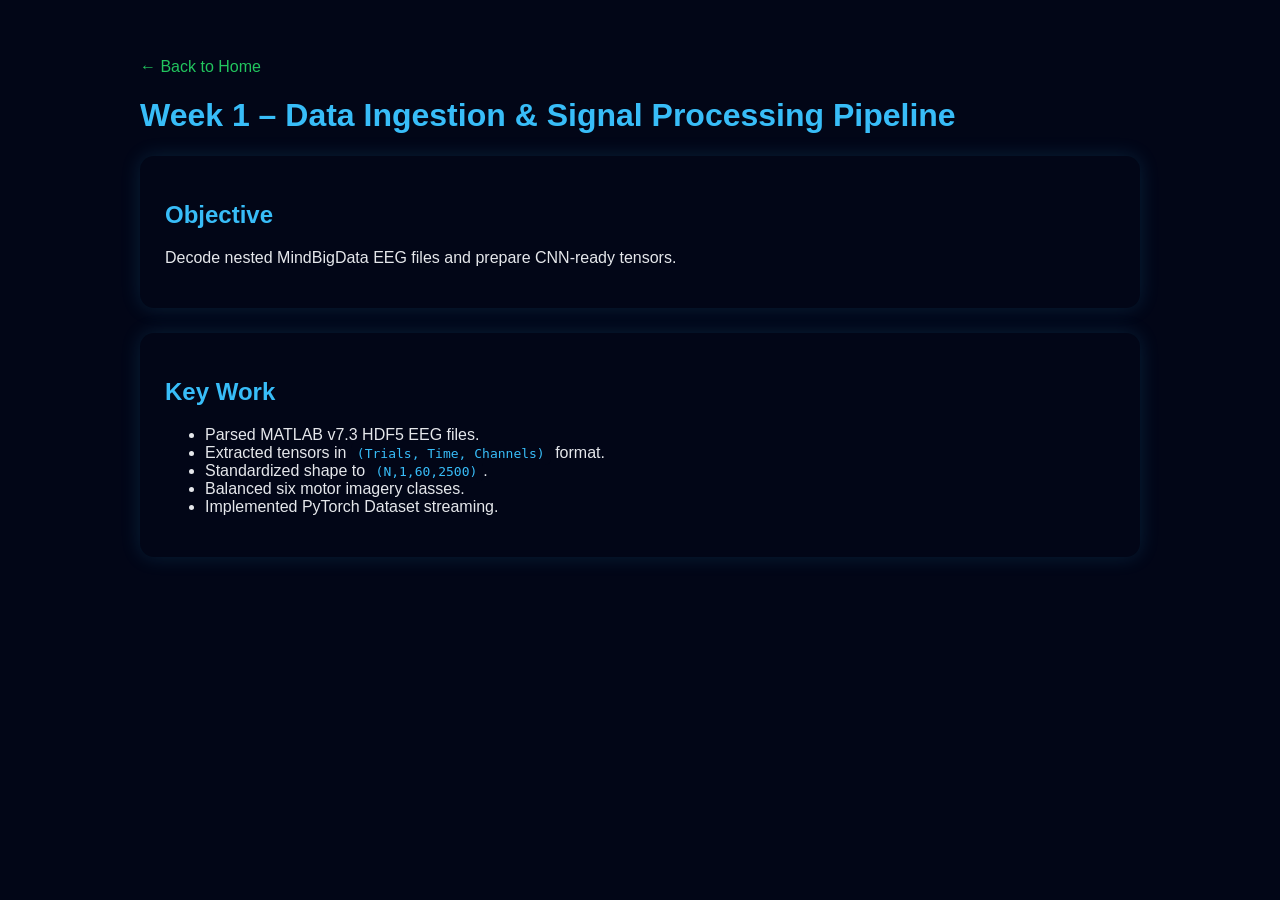
==== week1.html @ 11a30b8b "Update week1.html" ====
<!DOCTYPE html>
<html lang="en">
<head>
<meta charset="UTF-8">
<title>Week 1 – EEG Data Ingestion Pipeline</title>
<style>
body {font-family:Segoe UI,Arial,sans-serif;background:#020617;color:#e5e7eb;}
.container {max-width:1000px;margin:auto;padding:50px 20px;}
.card {background:#020617;border-radius:14px;padding:25px;margin-bottom:25px;
box-shadow:0 0 20px rgba(56,189,248,0.15);}
h1,h2 {color:#38bdf8;}
a {color:#22c55e;text-decoration:none;}
code {background:#020617;color:#38bdf8;padding:4px 6px;border-radius:6px;}
</style>
</head>
<body>
<div class="container">
<a href="/eeg/index.html">← Back to Home</a>
<h1>Week 1 – Data Ingestion & Signal Processing Pipeline</h1>

<div class="card">
<h2>Objective</h2>
<p>Decode nested MindBigData EEG files and prepare CNN-ready tensors.</p>
</div>

<div class="card">
<h2>Key Work</h2>
<ul>
<li>Parsed MATLAB v7.3 HDF5 EEG files.</li>
<li>Extracted tensors in <code>(Trials, Time, Channels)</code> format.</li>
<li>Standardized shape to <code>(N,1,60,2500)</code>.</li>
<li>Balanced six motor imagery classes.</li>
<li>Implemented PyTorch Dataset streaming.</li>
</ul>
</div>
</div>
</body>
</html>
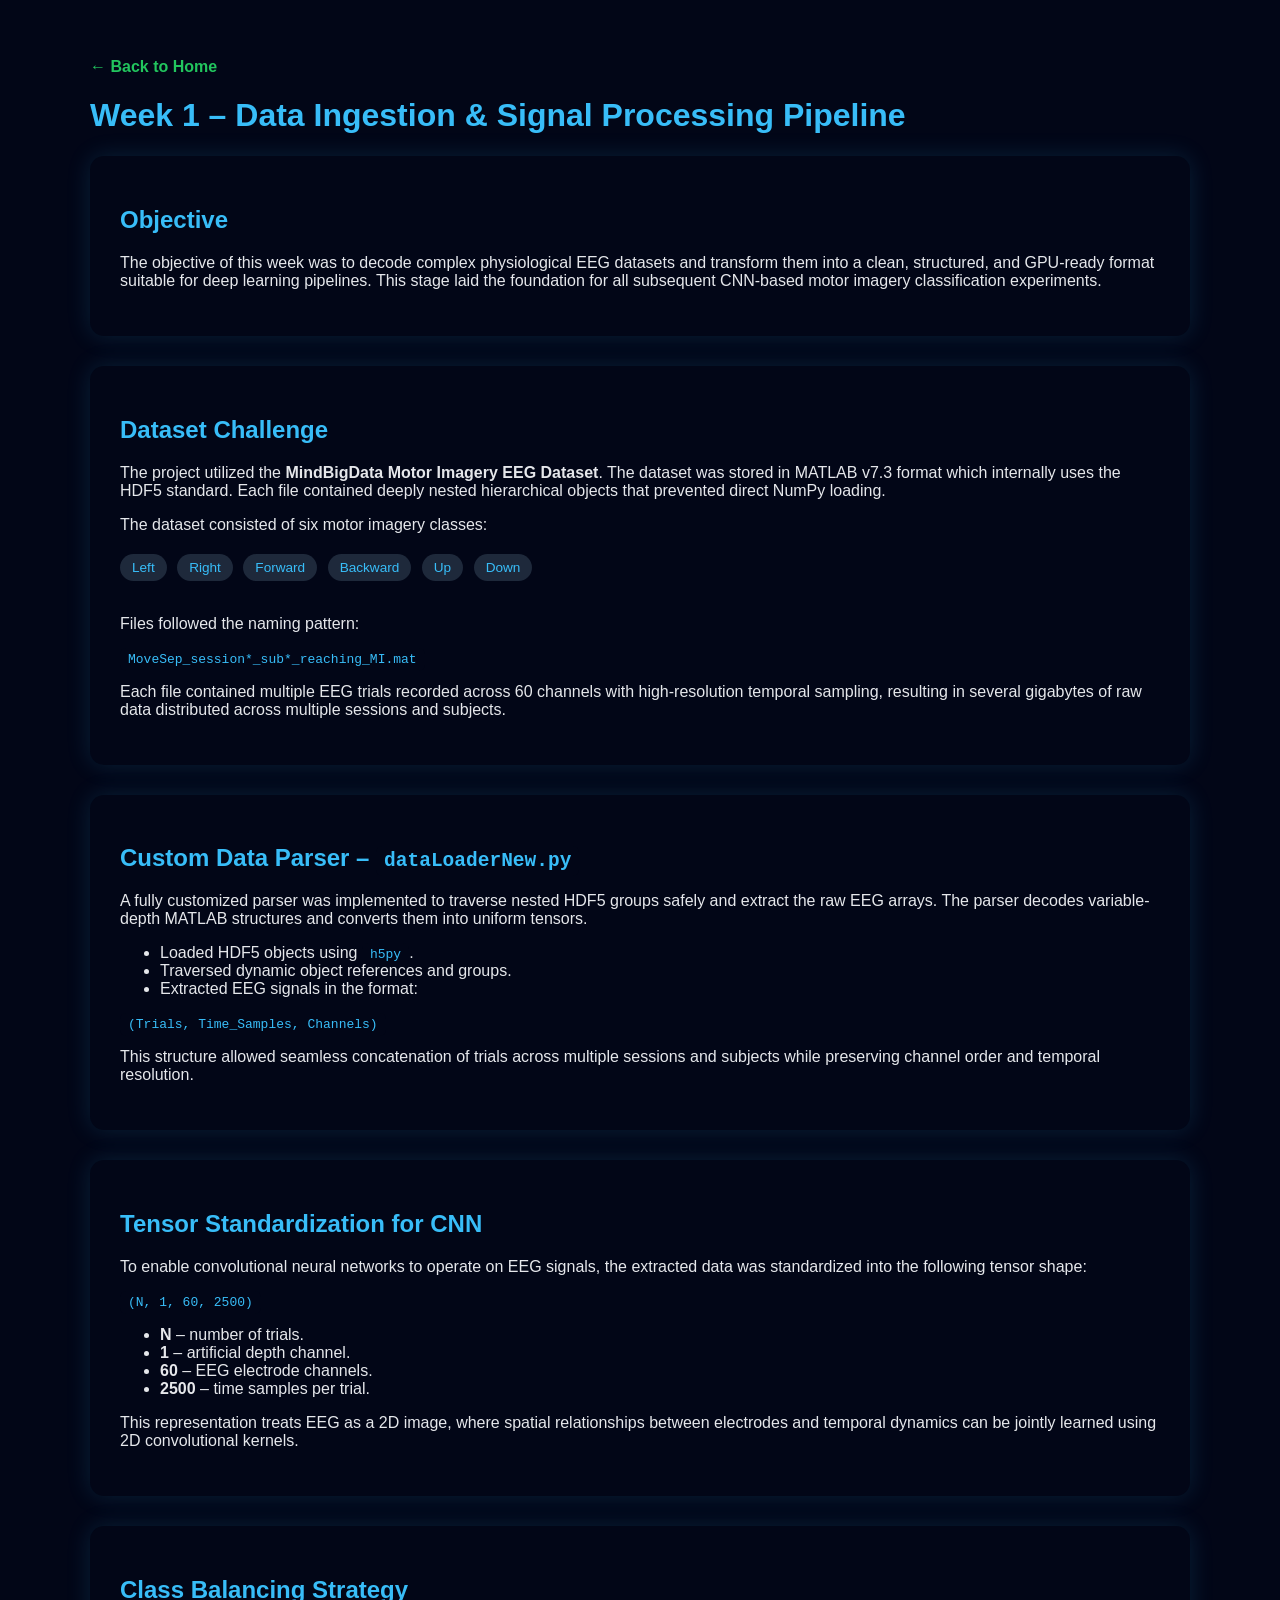
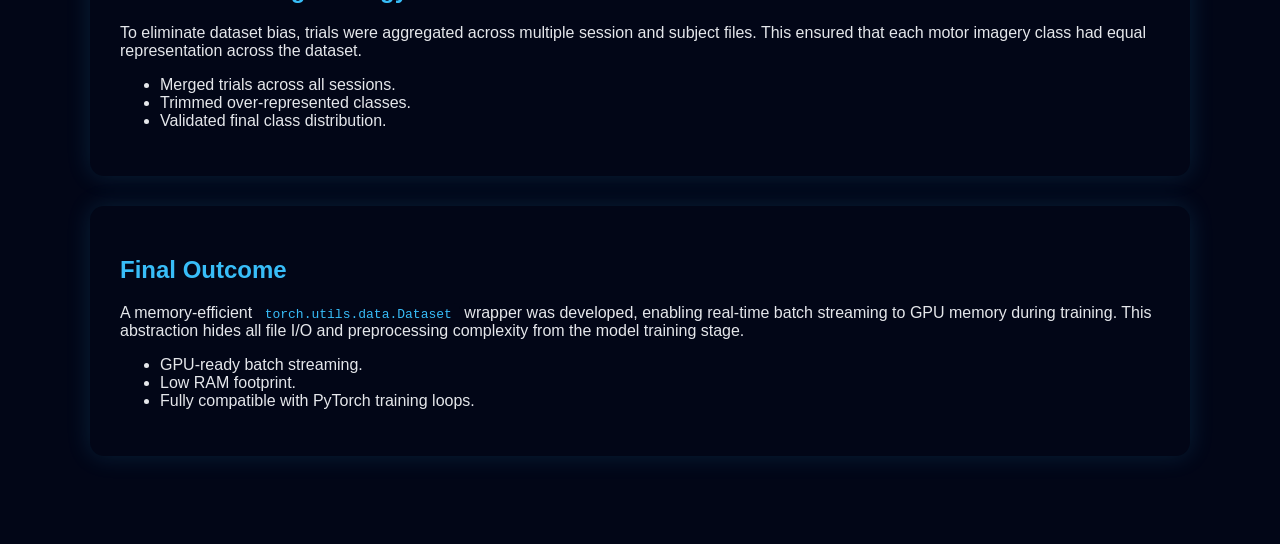
==== commit 9cd363cd: "Revise week1.html title and layout Updated the title and enhanced the layout of the week1.html file." ====
--- a/week1.html
+++ b/week1.html
@@ -2,37 +2,147 @@
 <html lang="en">
 <head>
 <meta charset="UTF-8">
-<title>Week 1 – EEG Data Ingestion Pipeline</title>
+<title>Week 1 – Data Ingestion & Signal Processing Pipeline</title>
+<meta name="viewport" content="width=device-width, initial-scale=1.0">
 <style>
-body {font-family:Segoe UI,Arial,sans-serif;background:#020617;color:#e5e7eb;}
-.container {max-width:1000px;margin:auto;padding:50px 20px;}
-.card {background:#020617;border-radius:14px;padding:25px;margin-bottom:25px;
-box-shadow:0 0 20px rgba(56,189,248,0.15);}
+body {
+    font-family: Segoe UI, Arial, sans-serif;
+    background:#020617;
+    color:#e5e7eb;
+}
+.container {
+    max-width:1100px;
+    margin:auto;
+    padding:50px 25px;
+}
+.card {
+    background:#020617;
+    padding:30px;
+    border-radius:14px;
+    margin-bottom:30px;
+    box-shadow:0 0 25px rgba(56,189,248,0.15);
+}
 h1,h2 {color:#38bdf8;}
-a {color:#22c55e;text-decoration:none;}
-code {background:#020617;color:#38bdf8;padding:4px 6px;border-radius:6px;}
+a {color:#22c55e;text-decoration:none;font-weight:600;}
+code {
+    background:#020617;
+    color:#38bdf8;
+    padding:4px 8px;
+    border-radius:6px;
+}
+.badge {
+    display:inline-block;
+    padding:6px 12px;
+    background:#1e293b;
+    border-radius:20px;
+    margin:4px 6px 0 0;
+    font-size:0.85em;
+    color:#38bdf8;
+}
 </style>
 </head>
 <body>
 <div class="container">
+
 <a href="/eeg/index.html">← Back to Home</a>
+
 <h1>Week 1 – Data Ingestion & Signal Processing Pipeline</h1>
 
 <div class="card">
 <h2>Objective</h2>
-<p>Decode nested MindBigData EEG files and prepare CNN-ready tensors.</p>
+<p>
+The objective of this week was to decode complex physiological EEG datasets and transform them into a clean, structured, and GPU-ready format suitable for deep learning pipelines. This stage laid the foundation for all subsequent CNN-based motor imagery classification experiments.
+</p>
 </div>
 
 <div class="card">
-<h2>Key Work</h2>
+<h2>Dataset Challenge</h2>
+<p>
+The project utilized the <strong>MindBigData Motor Imagery EEG Dataset</strong>. The dataset was stored in MATLAB v7.3 format which internally uses the HDF5 standard. Each file contained deeply nested hierarchical objects that prevented direct NumPy loading.
+</p>
+
+<p>The dataset consisted of six motor imagery classes:</p>
+
+<span class="badge">Left</span>
+<span class="badge">Right</span>
+<span class="badge">Forward</span>
+<span class="badge">Backward</span>
+<span class="badge">Up</span>
+<span class="badge">Down</span>
+
+<p><br>Files followed the naming pattern:</p>
+<code>MoveSep_session*_sub*_reaching_MI.mat</code>
+
+<p>
+Each file contained multiple EEG trials recorded across 60 channels with high-resolution temporal sampling, resulting in several gigabytes of raw data distributed across multiple sessions and subjects.
+</p>
+</div>
+
+<div class="card">
+<h2>Custom Data Parser – <code>dataLoaderNew.py</code></h2>
+<p>
+A fully customized parser was implemented to traverse nested HDF5 groups safely and extract the raw EEG arrays. The parser decodes variable-depth MATLAB structures and converts them into uniform tensors.
+</p>
+
 <ul>
-<li>Parsed MATLAB v7.3 HDF5 EEG files.</li>
-<li>Extracted tensors in <code>(Trials, Time, Channels)</code> format.</li>
-<li>Standardized shape to <code>(N,1,60,2500)</code>.</li>
-<li>Balanced six motor imagery classes.</li>
-<li>Implemented PyTorch Dataset streaming.</li>
+<li>Loaded HDF5 objects using <code>h5py</code>.</li>
+<li>Traversed dynamic object references and groups.</li>
+<li>Extracted EEG signals in the format:</li>
+</ul>
+
+<code>(Trials, Time_Samples, Channels)</code>
+
+<p>
+This structure allowed seamless concatenation of trials across multiple sessions and subjects while preserving channel order and temporal resolution.
+</p>
+</div>
+
+<div class="card">
+<h2>Tensor Standardization for CNN</h2>
+<p>
+To enable convolutional neural networks to operate on EEG signals, the extracted data was standardized into the following tensor shape:
+</p>
+
+<code>(N, 1, 60, 2500)</code>
+
+<ul>
+<li><strong>N</strong> – number of trials.</li>
+<li><strong>1</strong> – artificial depth channel.</li>
+<li><strong>60</strong> – EEG electrode channels.</li>
+<li><strong>2500</strong> – time samples per trial.</li>
+</ul>
+
+<p>
+This representation treats EEG as a 2D image, where spatial relationships between electrodes and temporal dynamics can be jointly learned using 2D convolutional kernels.
+</p>
+</div>
+
+<div class="card">
+<h2>Class Balancing Strategy</h2>
+<p>
+To eliminate dataset bias, trials were aggregated across multiple session and subject files. This ensured that each motor imagery class had equal representation across the dataset.
+</p>
+
+<ul>
+<li>Merged trials across all sessions.</li>
+<li>Trimmed over-represented classes.</li>
+<li>Validated final class distribution.</li>
 </ul>
 </div>
+
+<div class="card">
+<h2>Final Outcome</h2>
+<p>
+A memory-efficient <code>torch.utils.data.Dataset</code> wrapper was developed, enabling real-time batch streaming to GPU memory during training. This abstraction hides all file I/O and preprocessing complexity from the model training stage.
+</p>
+
+<ul>
+<li>GPU-ready batch streaming.</li>
+<li>Low RAM footprint.</li>
+<li>Fully compatible with PyTorch training loops.</li>
+</ul>
+</div>
+
 </div>
 </body>
 </html>
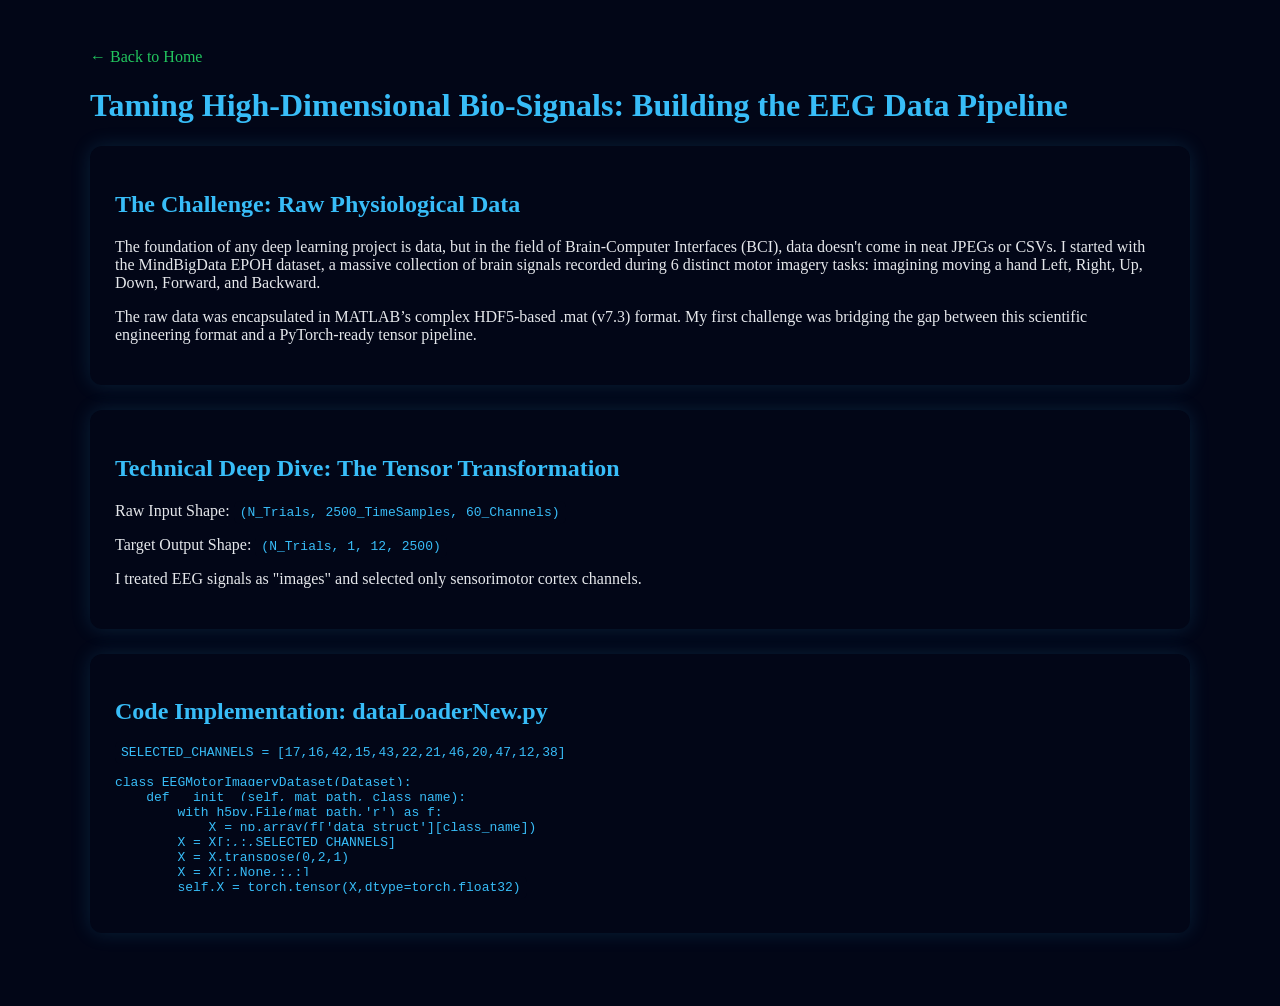
==== commit b7065a1f: "Revise week1.html for clarity and structure Updated the title and improved styling for better readab" ====
--- a/week1.html
+++ b/week1.html
@@ -2,147 +2,49 @@
 <html lang="en">
 <head>
 <meta charset="UTF-8">
-<title>Week 1 – Data Ingestion & Signal Processing Pipeline</title>
-<meta name="viewport" content="width=device-width, initial-scale=1.0">
+<title>Week 1 – Data Engineering & Signal Ingestion</title>
 <style>
-body {
-    font-family: Segoe UI, Arial, sans-serif;
-    background:#020617;
-    color:#e5e7eb;
-}
-.container {
-    max-width:1100px;
-    margin:auto;
-    padding:50px 25px;
-}
-.card {
-    background:#020617;
-    padding:30px;
-    border-radius:14px;
-    margin-bottom:30px;
-    box-shadow:0 0 25px rgba(56,189,248,0.15);
-}
-h1,h2 {color:#38bdf8;}
-a {color:#22c55e;text-decoration:none;font-weight:600;}
-code {
-    background:#020617;
-    color:#38bdf8;
-    padding:4px 8px;
-    border-radius:6px;
-}
-.badge {
-    display:inline-block;
-    padding:6px 12px;
-    background:#1e293b;
-    border-radius:20px;
-    margin:4px 6px 0 0;
-    font-size:0.85em;
-    color:#38bdf8;
-}
+body{background:#020617;color:#e5e7eb;font-family:Segoe UI;padding:40px;}
+.container{max-width:1100px;margin:auto;}
+h1,h2{color:#38bdf8;}
+.card{background:#020617;padding:25px;border-radius:12px;margin-bottom:25px;
+box-shadow:0 0 20px rgba(56,189,248,.15);}
+code{background:#020617;color:#38bdf8;padding:4px 6px;border-radius:6px;}
+a{color:#22c55e;text-decoration:none;}
 </style>
 </head>
 <body>
 <div class="container">
-
 <a href="/eeg/index.html">← Back to Home</a>
-
-<h1>Week 1 – Data Ingestion & Signal Processing Pipeline</h1>
+<h1>Taming High-Dimensional Bio-Signals: Building the EEG Data Pipeline</h1>
 
 <div class="card">
-<h2>Objective</h2>
-<p>
-The objective of this week was to decode complex physiological EEG datasets and transform them into a clean, structured, and GPU-ready format suitable for deep learning pipelines. This stage laid the foundation for all subsequent CNN-based motor imagery classification experiments.
-</p>
+<h2>The Challenge: Raw Physiological Data</h2>
+<p>The foundation of any deep learning project is data, but in the field of Brain-Computer Interfaces (BCI), data doesn't come in neat JPEGs or CSVs. I started with the MindBigData EPOH dataset, a massive collection of brain signals recorded during 6 distinct motor imagery tasks: imagining moving a hand Left, Right, Up, Down, Forward, and Backward.</p>
+<p>The raw data was encapsulated in MATLAB’s complex HDF5-based .mat (v7.3) format. My first challenge was bridging the gap between this scientific engineering format and a PyTorch-ready tensor pipeline.</p>
 </div>
 
 <div class="card">
-<h2>Dataset Challenge</h2>
-<p>
-The project utilized the <strong>MindBigData Motor Imagery EEG Dataset</strong>. The dataset was stored in MATLAB v7.3 format which internally uses the HDF5 standard. Each file contained deeply nested hierarchical objects that prevented direct NumPy loading.
-</p>
-
-<p>The dataset consisted of six motor imagery classes:</p>
-
-<span class="badge">Left</span>
-<span class="badge">Right</span>
-<span class="badge">Forward</span>
-<span class="badge">Backward</span>
-<span class="badge">Up</span>
-<span class="badge">Down</span>
-
-<p><br>Files followed the naming pattern:</p>
-<code>MoveSep_session*_sub*_reaching_MI.mat</code>
-
-<p>
-Each file contained multiple EEG trials recorded across 60 channels with high-resolution temporal sampling, resulting in several gigabytes of raw data distributed across multiple sessions and subjects.
-</p>
+<h2>Technical Deep Dive: The Tensor Transformation</h2>
+<p>Raw Input Shape: <code>(N_Trials, 2500_TimeSamples, 60_Channels)</code></p>
+<p>Target Output Shape: <code>(N_Trials, 1, 12, 2500)</code></p>
+<p>I treated EEG signals as "images" and selected only sensorimotor cortex channels.</p>
 </div>
 
 <div class="card">
-<h2>Custom Data Parser – <code>dataLoaderNew.py</code></h2>
-<p>
-A fully customized parser was implemented to traverse nested HDF5 groups safely and extract the raw EEG arrays. The parser decodes variable-depth MATLAB structures and converts them into uniform tensors.
-</p>
+<h2>Code Implementation: dataLoaderNew.py</h2>
+<pre><code>SELECTED_CHANNELS = [17,16,42,15,43,22,21,46,20,47,12,38]
 
-<ul>
-<li>Loaded HDF5 objects using <code>h5py</code>.</li>
-<li>Traversed dynamic object references and groups.</li>
-<li>Extracted EEG signals in the format:</li>
-</ul>
-
-<code>(Trials, Time_Samples, Channels)</code>
-
-<p>
-This structure allowed seamless concatenation of trials across multiple sessions and subjects while preserving channel order and temporal resolution.
-</p>
+class EEGMotorImageryDataset(Dataset):
+    def __init__(self, mat_path, class_name):
+        with h5py.File(mat_path,'r') as f:
+            X = np.array(f['data_struct'][class_name])
+        X = X[:,:,SELECTED_CHANNELS]
+        X = X.transpose(0,2,1)
+        X = X[:,None,:,:]
+        self.X = torch.tensor(X,dtype=torch.float32)</code></pre>
 </div>
-
-<div class="card">
-<h2>Tensor Standardization for CNN</h2>
-<p>
-To enable convolutional neural networks to operate on EEG signals, the extracted data was standardized into the following tensor shape:
-</p>
-
-<code>(N, 1, 60, 2500)</code>
-
-<ul>
-<li><strong>N</strong> – number of trials.</li>
-<li><strong>1</strong> – artificial depth channel.</li>
-<li><strong>60</strong> – EEG electrode channels.</li>
-<li><strong>2500</strong> – time samples per trial.</li>
-</ul>
-
-<p>
-This representation treats EEG as a 2D image, where spatial relationships between electrodes and temporal dynamics can be jointly learned using 2D convolutional kernels.
-</p>
-</div>
-
-<div class="card">
-<h2>Class Balancing Strategy</h2>
-<p>
-To eliminate dataset bias, trials were aggregated across multiple session and subject files. This ensured that each motor imagery class had equal representation across the dataset.
-</p>
-
-<ul>
-<li>Merged trials across all sessions.</li>
-<li>Trimmed over-represented classes.</li>
-<li>Validated final class distribution.</li>
-</ul>
-</div>
-
-<div class="card">
-<h2>Final Outcome</h2>
-<p>
-A memory-efficient <code>torch.utils.data.Dataset</code> wrapper was developed, enabling real-time batch streaming to GPU memory during training. This abstraction hides all file I/O and preprocessing complexity from the model training stage.
-</p>
-
-<ul>
-<li>GPU-ready batch streaming.</li>
-<li>Low RAM footprint.</li>
-<li>Fully compatible with PyTorch training loops.</li>
-</ul>
-</div>
-
 </div>
 </body>
 </html>
+
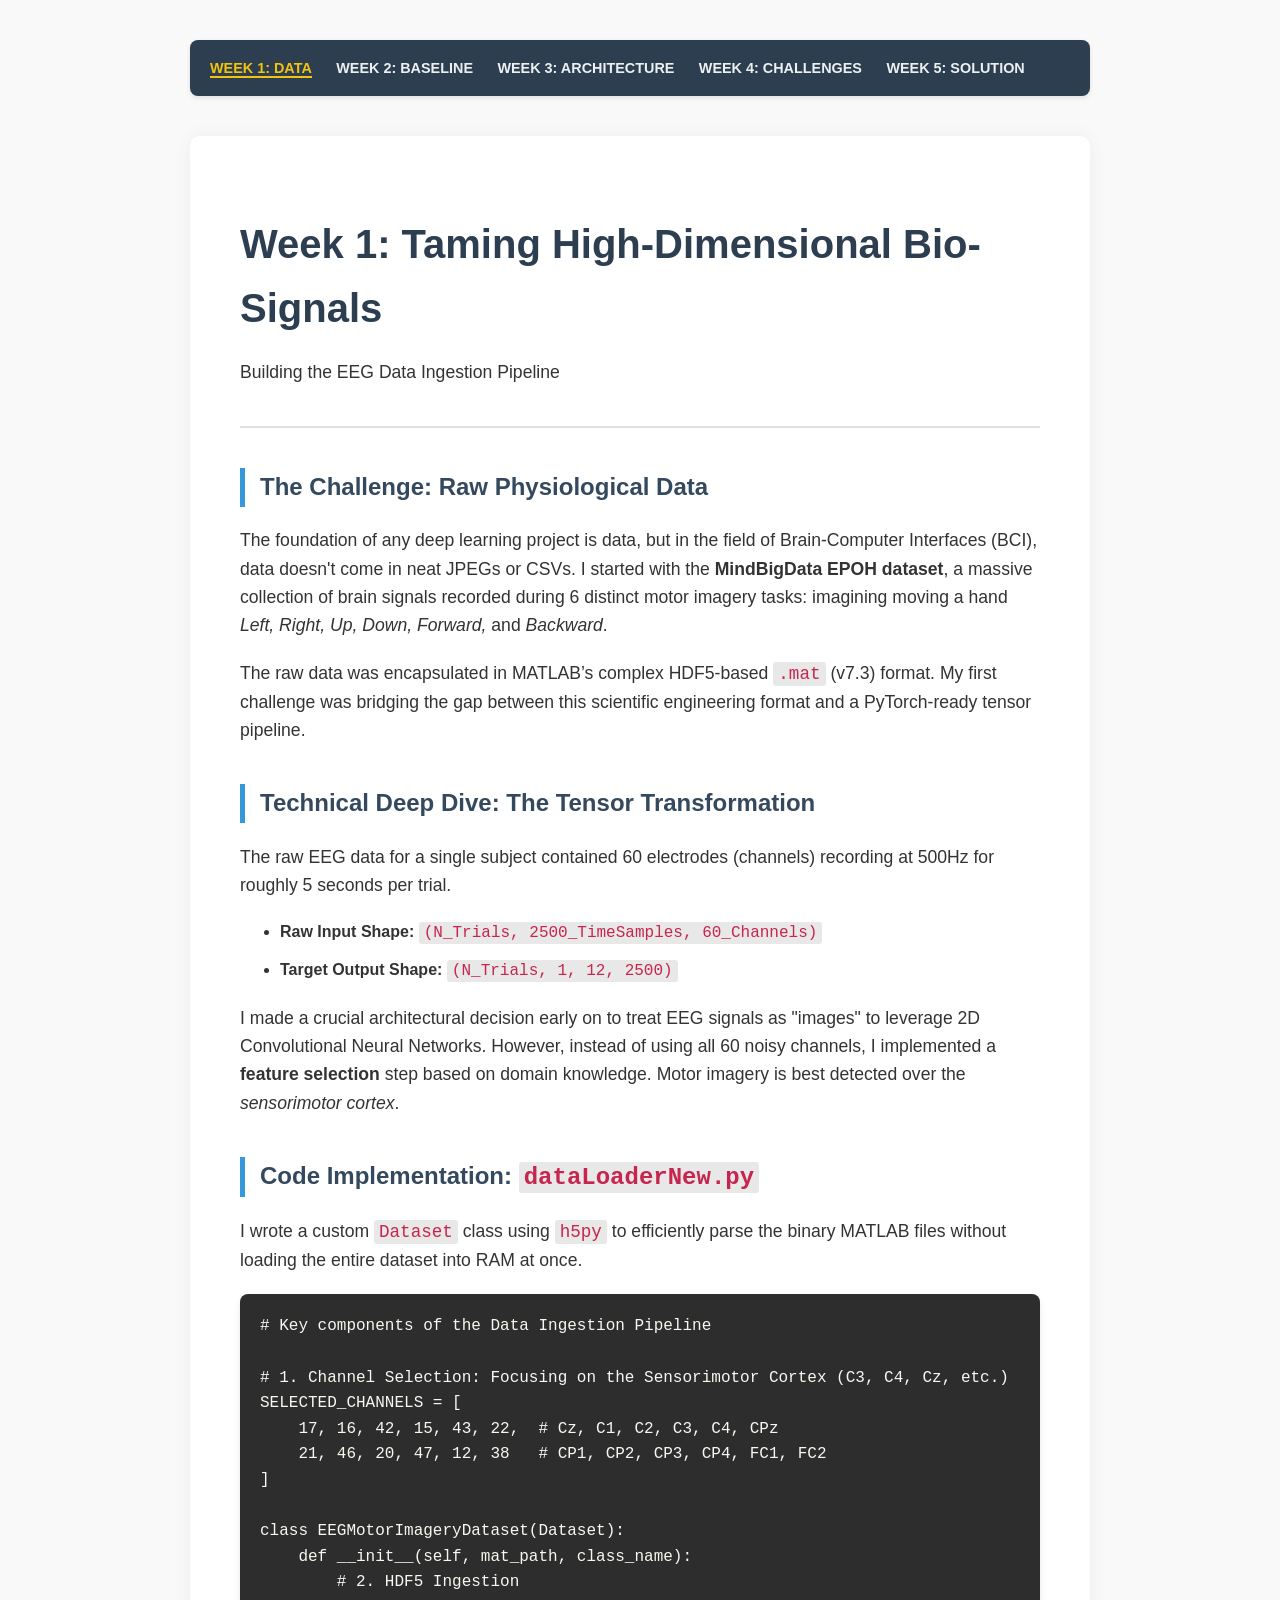
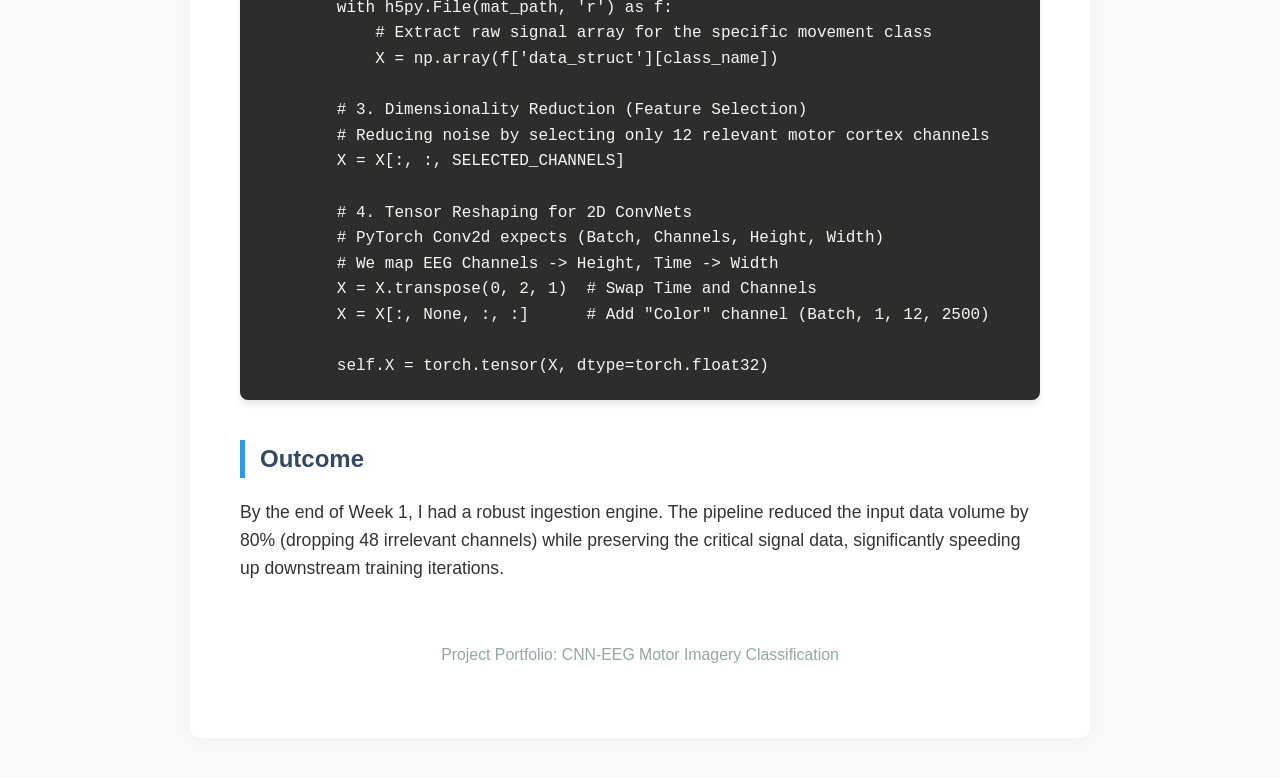
==== commit 7b50d11e: "Add files via upload" ====
--- a/week1.html
+++ b/week1.html
@@ -1,50 +1,84 @@
 <!DOCTYPE html>
 <html lang="en">
 <head>
-<meta charset="UTF-8">
-<title>Week 1 – Data Engineering & Signal Ingestion</title>
-<style>
-body{background:#020617;color:#e5e7eb;font-family:Segoe UI;padding:40px;}
-.container{max-width:1100px;margin:auto;}
-h1,h2{color:#38bdf8;}
-.card{background:#020617;padding:25px;border-radius:12px;margin-bottom:25px;
-box-shadow:0 0 20px rgba(56,189,248,.15);}
-code{background:#020617;color:#38bdf8;padding:4px 6px;border-radius:6px;}
-a{color:#22c55e;text-decoration:none;}
-</style>
+    <meta charset="UTF-8">
+    <meta name="viewport" content="width=device-width, initial-scale=1.0">
+    <title>Week 1: Data Engineering - CNN-EEG Portfolio</title>
+    <link rel="stylesheet" href="styles.css">
 </head>
 <body>
-<div class="container">
-<a href="/eeg/index.html">← Back to Home</a>
-<h1>Taming High-Dimensional Bio-Signals: Building the EEG Data Pipeline</h1>
 
-<div class="card">
-<h2>The Challenge: Raw Physiological Data</h2>
-<p>The foundation of any deep learning project is data, but in the field of Brain-Computer Interfaces (BCI), data doesn't come in neat JPEGs or CSVs. I started with the MindBigData EPOH dataset, a massive collection of brain signals recorded during 6 distinct motor imagery tasks: imagining moving a hand Left, Right, Up, Down, Forward, and Backward.</p>
-<p>The raw data was encapsulated in MATLAB’s complex HDF5-based .mat (v7.3) format. My first challenge was bridging the gap between this scientific engineering format and a PyTorch-ready tensor pipeline.</p>
-</div>
+    <nav>
+        <a href="/eeg/week1.html" class="active">Week 1: Data</a>
+        <a href="/eeg/week2.html">Week 2: Baseline</a>
+        <a href="/eeg/week3.html">Week 3: Architecture</a>
+        <a href="/eeg/week4.html">Week 4: Challenges</a>
+        <a href="/eeg/week5.html">Week 5: Solution</a>
+    </nav>
 
-<div class="card">
-<h2>Technical Deep Dive: The Tensor Transformation</h2>
-<p>Raw Input Shape: <code>(N_Trials, 2500_TimeSamples, 60_Channels)</code></p>
-<p>Target Output Shape: <code>(N_Trials, 1, 12, 2500)</code></p>
-<p>I treated EEG signals as "images" and selected only sensorimotor cortex channels.</p>
-</div>
+    <div class="container">
+        <header>
+            <h1>Week 1: Taming High-Dimensional Bio-Signals</h1>
+            <p>Building the EEG Data Ingestion Pipeline</p>
+        </header>
 
-<div class="card">
-<h2>Code Implementation: dataLoaderNew.py</h2>
-<pre><code>SELECTED_CHANNELS = [17,16,42,15,43,22,21,46,20,47,12,38]
+        <section>
+            <h2>The Challenge: Raw Physiological Data</h2>
+            <p>The foundation of any deep learning project is data, but in the field of Brain-Computer Interfaces (BCI), data doesn't come in neat JPEGs or CSVs. I started with the <strong>MindBigData EPOH dataset</strong>, a massive collection of brain signals recorded during 6 distinct motor imagery tasks: imagining moving a hand <em>Left, Right, Up, Down, Forward,</em> and <em>Backward</em>.</p>
+            <p>The raw data was encapsulated in MATLAB’s complex HDF5-based <code>.mat</code> (v7.3) format. My first challenge was bridging the gap between this scientific engineering format and a PyTorch-ready tensor pipeline.</p>
+        </section>
+
+        <section>
+            <h2>Technical Deep Dive: The Tensor Transformation</h2>
+            <p>The raw EEG data for a single subject contained 60 electrodes (channels) recording at 500Hz for roughly 5 seconds per trial.</p>
+            <ul>
+                <li><strong>Raw Input Shape:</strong> <code>(N_Trials, 2500_TimeSamples, 60_Channels)</code></li>
+                <li><strong>Target Output Shape:</strong> <code>(N_Trials, 1, 12, 2500)</code></li>
+            </ul>
+            <p>I made a crucial architectural decision early on to treat EEG signals as "images" to leverage 2D Convolutional Neural Networks. However, instead of using all 60 noisy channels, I implemented a <strong>feature selection</strong> step based on domain knowledge. Motor imagery is best detected over the <em>sensorimotor cortex</em>.</p>
+        </section>
+
+        <section>
+            <h2>Code Implementation: <code>dataLoaderNew.py</code></h2>
+            <p>I wrote a custom <code>Dataset</code> class using <code>h5py</code> to efficiently parse the binary MATLAB files without loading the entire dataset into RAM at once.</p>
+            
+<pre><code># Key components of the Data Ingestion Pipeline
+
+# 1. Channel Selection: Focusing on the Sensorimotor Cortex (C3, C4, Cz, etc.)
+SELECTED_CHANNELS = [
+    17, 16, 42, 15, 43, 22,  # Cz, C1, C2, C3, C4, CPz
+    21, 46, 20, 47, 12, 38   # CP1, CP2, CP3, CP4, FC1, FC2
+]
 
 class EEGMotorImageryDataset(Dataset):
     def __init__(self, mat_path, class_name):
-        with h5py.File(mat_path,'r') as f:
+        # 2. HDF5 Ingestion
+        with h5py.File(mat_path, 'r') as f:
+            # Extract raw signal array for the specific movement class
             X = np.array(f['data_struct'][class_name])
-        X = X[:,:,SELECTED_CHANNELS]
-        X = X.transpose(0,2,1)
-        X = X[:,None,:,:]
-        self.X = torch.tensor(X,dtype=torch.float32)</code></pre>
-</div>
-</div>
+
+        # 3. Dimensionality Reduction (Feature Selection)
+        # Reducing noise by selecting only 12 relevant motor cortex channels
+        X = X[:, :, SELECTED_CHANNELS]
+
+        # 4. Tensor Reshaping for 2D ConvNets
+        # PyTorch Conv2d expects (Batch, Channels, Height, Width)
+        # We map EEG Channels -> Height, Time -> Width
+        X = X.transpose(0, 2, 1)  # Swap Time and Channels
+        X = X[:, None, :, :]      # Add "Color" channel (Batch, 1, 12, 2500)
+
+        self.X = torch.tensor(X, dtype=torch.float32)</code></pre>
+        </section>
+
+        <section>
+            <h2>Outcome</h2>
+            <p>By the end of Week 1, I had a robust ingestion engine. The pipeline reduced the input data volume by 80% (dropping 48 irrelevant channels) while preserving the critical signal data, significantly speeding up downstream training iterations.</p>
+        </section>
+        
+        <footer>
+            <p>Project Portfolio: CNN-EEG Motor Imagery Classification</p>
+        </footer>
+    </div>
+
 </body>
 </html>
-
--- a/styles.css
+++ b/styles.css
@@ -0,0 +1,110 @@
+body {
+    font-family: 'Segoe UI', Tahoma, Geneva, Verdana, sans-serif;
+    line-height: 1.6;
+    max-width: 900px;
+    margin: 0 auto;
+    padding: 40px;
+    color: #333;
+    background-color: #f9f9f9;
+}
+
+header {
+    border-bottom: 2px solid #e0e0e0;
+    margin-bottom: 40px;
+    padding-bottom: 20px;
+}
+
+h1 {
+    font-size: 2.5em;
+    color: #2c3e50;
+    margin-bottom: 10px;
+}
+
+h2 {
+    color: #34495e;
+    margin-top: 40px;
+    border-left: 5px solid #3498db;
+    padding-left: 15px;
+}
+
+h3 {
+    color: #7f8c8d;
+    margin-top: 30px;
+}
+
+p {
+    margin-bottom: 20px;
+    font-size: 1.1em;
+}
+
+code {
+    font-family: 'Consolas', 'Monaco', 'Courier New', monospace;
+    background-color: #e8e8e8;
+    padding: 2px 5px;
+    border-radius: 3px;
+    color: #c7254e;
+}
+
+pre {
+    background-color: #2d2d2d;
+    color: #f8f8f2;
+    padding: 20px;
+    border-radius: 8px;
+    overflow-x: auto;
+    box-shadow: 0 4px 6px rgba(0,0,0,0.1);
+}
+
+pre code {
+    background-color: transparent;
+    color: inherit;
+    padding: 0;
+}
+
+nav {
+    background-color: #2c3e50;
+    padding: 15px 20px;
+    border-radius: 8px;
+    margin-bottom: 40px;
+    box-shadow: 0 2px 5px rgba(0,0,0,0.1);
+}
+
+nav a {
+    color: #ecf0f1;
+    text-decoration: none;
+    margin-right: 20px;
+    font-weight: 600;
+    text-transform: uppercase;
+    font-size: 0.9em;
+    transition: color 0.3s;
+}
+
+nav a:hover {
+    color: #3498db;
+}
+
+nav a.active {
+    color: #f1c40f;
+    border-bottom: 2px solid #f1c40f;
+}
+
+ul {
+    margin-bottom: 20px;
+}
+
+li {
+    margin-bottom: 10px;
+}
+
+.container {
+    background: white;
+    padding: 50px;
+    border-radius: 10px;
+    box-shadow: 0 0 20px rgba(0,0,0,0.05);
+}
+
+footer {
+    text-align: center;
+    margin-top: 60px;
+    color: #95a5a6;
+    font-size: 0.9em;
+}
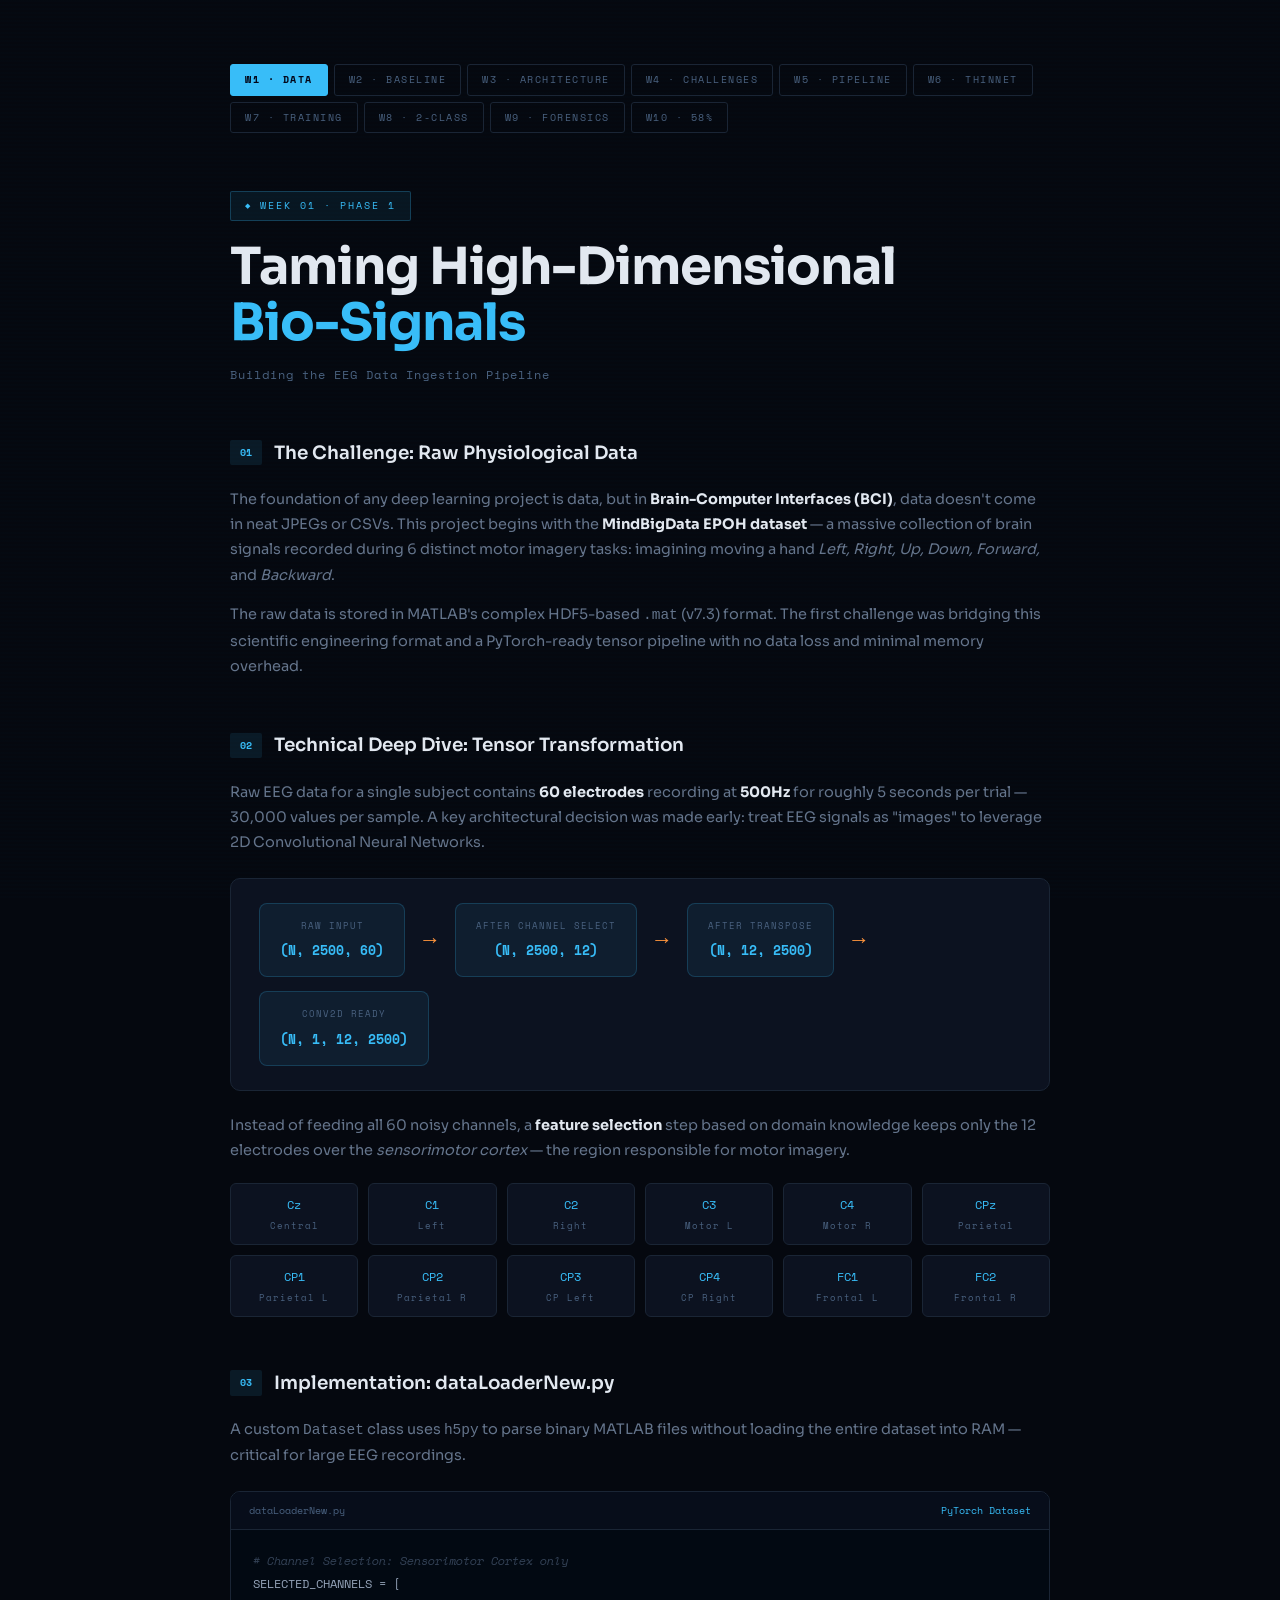
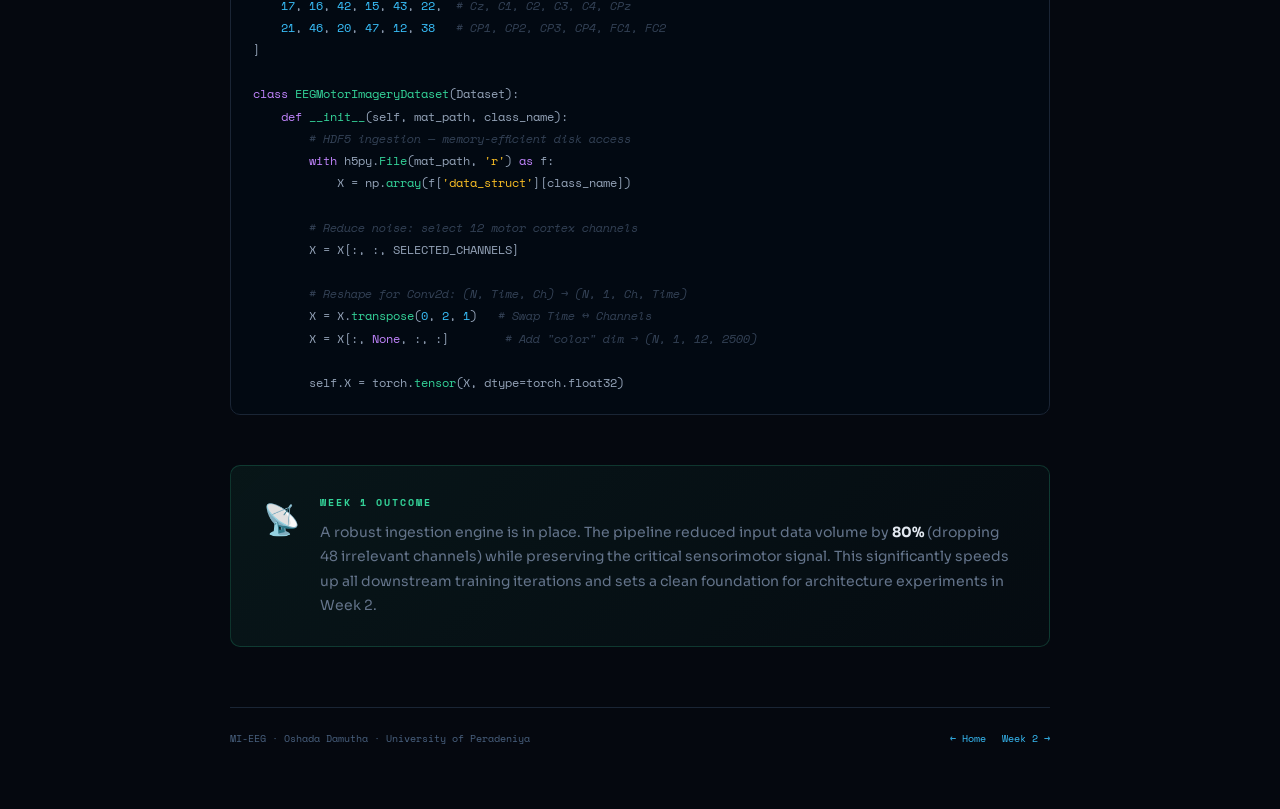
==== commit cc2f519b: "Add files via upload" ====
--- a/week1.html
+++ b/week1.html
@@ -1,84 +1,267 @@
 <!DOCTYPE html>
 <html lang="en">
 <head>
-    <meta charset="UTF-8">
-    <meta name="viewport" content="width=device-width, initial-scale=1.0">
-    <title>Week 1: Data Engineering - CNN-EEG Portfolio</title>
-    <link rel="stylesheet" href="styles.css">
+<meta charset="UTF-8">
+<meta name="viewport" content="width=device-width, initial-scale=1.0">
+<title>Week 1 — Data Ingestion | MI-EEG Portfolio</title>
+<link href="https://fonts.googleapis.com/css2?family=Space+Mono:wght@400;700&family=Sora:wght@300;400;600;700&display=swap" rel="stylesheet">
+<style>
+  :root {
+    --bg: #05080f;
+    --surface: #0c1220;
+    --border: #1a2535;
+    --accent: #38bdf8;
+    --accent2: #fb923c;
+    --green: #34d399;
+    --text: #e2e8f0;
+    --muted: #4a6280;
+  }
+  * { margin: 0; padding: 0; box-sizing: border-box; }
+  body { background: var(--bg); color: var(--text); font-family: 'Sora', sans-serif; line-height: 1.75; }
+
+  /* subtle scan-line texture */
+  body::before {
+    content: '';
+    position: fixed; inset: 0;
+    background: repeating-linear-gradient(0deg, transparent, transparent 2px, rgba(56,189,248,0.012) 2px, rgba(56,189,248,0.012) 4px);
+    pointer-events: none; z-index: 0;
+  }
+
+  .container { max-width: 900px; margin: 0 auto; padding: 64px 40px; position: relative; z-index: 1; }
+
+  /* ── NAV ── */
+  .nav {
+    display: flex; gap: 6px; flex-wrap: wrap; margin-bottom: 56px;
+    animation: fadeDown 0.5s ease both;
+  }
+  .nav a {
+    font-family: 'Space Mono', monospace; font-size: 10px;
+    letter-spacing: 1.5px; text-transform: uppercase; text-decoration: none;
+    padding: 6px 14px; border-radius: 3px;
+    border: 1px solid var(--border); color: var(--muted);
+    transition: all 0.2s;
+  }
+  .nav a:hover { border-color: var(--accent); color: var(--accent); }
+  .nav a.active { background: var(--accent); color: #020617; border-color: var(--accent); font-weight: 700; }
+
+  /* ── HEADER ── */
+  .header { margin-bottom: 52px; animation: fadeDown 0.6s 0.05s ease both; }
+  .week-badge {
+    display: inline-flex; align-items: center; gap: 8px;
+    background: rgba(56,189,248,0.08); border: 1px solid rgba(56,189,248,0.25);
+    color: var(--accent); font-family: 'Space Mono', monospace; font-size: 10px;
+    padding: 5px 14px; border-radius: 2px; letter-spacing: 2px; text-transform: uppercase; margin-bottom: 18px;
+  }
+  .week-badge::before { content: '◆'; font-size: 7px; }
+  h1 { font-size: clamp(2rem, 5vw, 3.2rem); font-weight: 700; letter-spacing: -1px; line-height: 1.1; margin-bottom: 12px; }
+  h1 span { color: var(--accent); }
+  .tagline { color: var(--muted); font-family: 'Space Mono', monospace; font-size: 12px; letter-spacing: 1px; }
+
+  /* ── SECTIONS ── */
+  .section { margin-bottom: 50px; animation: fadeUp 0.6s ease both; }
+  .section:nth-child(3) { animation-delay: 0.1s; }
+  .section:nth-child(4) { animation-delay: 0.2s; }
+  .section:nth-child(5) { animation-delay: 0.3s; }
+  .section:nth-child(6) { animation-delay: 0.4s; }
+
+  h2 {
+    font-size: 1.15rem; font-weight: 600; margin-bottom: 18px;
+    display: flex; align-items: center; gap: 12px; color: var(--text);
+  }
+  h2 .num { font-family: 'Space Mono', monospace; font-size: 10px; color: var(--accent); background: rgba(56,189,248,0.1); padding: 4px 10px; border-radius: 2px; }
+
+  p { color: #64748b; font-size: 14.5px; margin-bottom: 14px; }
+  p strong { color: var(--text); }
+
+  /* ── SHAPE CARDS ── */
+  .shape-flow {
+    display: flex; align-items: center; gap: 14px; flex-wrap: wrap;
+    background: var(--surface); border: 1px solid var(--border);
+    border-radius: 10px; padding: 24px 28px; margin: 22px 0;
+  }
+  .shape-box {
+    background: rgba(56,189,248,0.07); border: 1px solid rgba(56,189,248,0.2);
+    border-radius: 8px; padding: 14px 20px; text-align: center;
+  }
+  .shape-box .lbl { font-family: 'Space Mono', monospace; font-size: 9px; color: var(--muted); text-transform: uppercase; letter-spacing: 1px; margin-bottom: 6px; }
+  .shape-box .dims { font-family: 'Space Mono', monospace; font-size: 13px; color: var(--accent); font-weight: 700; }
+  .shape-arrow { color: var(--accent2); font-size: 22px; }
+
+  /* ── CHANNEL LIST ── */
+  .ch-grid {
+    display: grid; grid-template-columns: repeat(auto-fill, minmax(110px, 1fr));
+    gap: 10px; margin: 20px 0;
+  }
+  .ch-chip {
+    background: var(--surface); border: 1px solid var(--border);
+    border-radius: 6px; padding: 10px 12px; text-align: center;
+    font-family: 'Space Mono', monospace; font-size: 12px; color: var(--accent);
+    transition: border-color 0.2s;
+  }
+  .ch-chip:hover { border-color: rgba(56,189,248,0.4); }
+  .ch-chip .ch-sub { font-size: 9px; color: var(--muted); margin-top: 3px; letter-spacing: 1px; }
+
+  /* ── CODE ── */
+  .code-block { background: #020912; border: 1px solid var(--border); border-radius: 10px; overflow: hidden; margin: 22px 0; }
+  .code-top { background: #070d1a; border-bottom: 1px solid var(--border); padding: 10px 18px; display: flex; justify-content: space-between; }
+  .code-top span { font-family: 'Space Mono', monospace; font-size: 10px; color: var(--muted); }
+  .code-top .tag { color: var(--accent); }
+  pre { padding: 20px 22px; font-family: 'Space Mono', monospace; font-size: 12px; line-height: 1.85; overflow-x: auto; color: #94a3b8; }
+  .kw { color: #c084fc; } .fn { color: var(--green); } .cm { color: #334155; font-style: italic; }
+  .str { color: #fbbf24; } .num { color: var(--accent); }
+
+  /* ── OUTCOME ── */
+  .outcome {
+    background: linear-gradient(135deg, rgba(52,211,153,0.07), rgba(52,211,153,0.02));
+    border: 1px solid rgba(52,211,153,0.2); border-radius: 10px; padding: 28px 32px;
+    display: flex; gap: 20px; align-items: flex-start;
+    animation: fadeUp 0.6s 0.45s ease both;
+  }
+  .outcome-icon { font-size: 30px; flex-shrink: 0; }
+  .outcome h3 { font-family: 'Space Mono', monospace; font-size: 10px; letter-spacing: 2px; text-transform: uppercase; color: var(--green); margin-bottom: 8px; }
+  .outcome p { margin: 0; font-size: 14px; color: #64748b; }
+
+  /* ── FOOTER ── */
+  .footer { margin-top: 60px; padding-top: 22px; border-top: 1px solid var(--border); display: flex; justify-content: space-between; align-items: center; font-family: 'Space Mono', monospace; font-size: 10px; color: var(--muted); }
+  .footer-nav { display: flex; gap: 16px; }
+  .footer-nav a { color: var(--accent); text-decoration: none; }
+
+  @keyframes fadeDown { from { opacity: 0; transform: translateY(-12px); } to { opacity: 1; transform: translateY(0); } }
+  @keyframes fadeUp { from { opacity: 0; transform: translateY(14px); } to { opacity: 1; transform: translateY(0); } }
+</style>
 </head>
 <body>
-
-    <nav>
-        <a href="/eeg/week1.html" class="active">Week 1: Data</a>
-        <a href="/eeg/week2.html">Week 2: Baseline</a>
-        <a href="/eeg/week3.html">Week 3: Architecture</a>
-        <a href="/eeg/week4.html">Week 4: Challenges</a>
-        <a href="/eeg/week5.html">Week 5: Solution</a>
-    </nav>
-
-    <div class="container">
-        <header>
-            <h1>Week 1: Taming High-Dimensional Bio-Signals</h1>
-            <p>Building the EEG Data Ingestion Pipeline</p>
-        </header>
-
-        <section>
-            <h2>The Challenge: Raw Physiological Data</h2>
-            <p>The foundation of any deep learning project is data, but in the field of Brain-Computer Interfaces (BCI), data doesn't come in neat JPEGs or CSVs. I started with the <strong>MindBigData EPOH dataset</strong>, a massive collection of brain signals recorded during 6 distinct motor imagery tasks: imagining moving a hand <em>Left, Right, Up, Down, Forward,</em> and <em>Backward</em>.</p>
-            <p>The raw data was encapsulated in MATLAB’s complex HDF5-based <code>.mat</code> (v7.3) format. My first challenge was bridging the gap between this scientific engineering format and a PyTorch-ready tensor pipeline.</p>
-        </section>
-
-        <section>
-            <h2>Technical Deep Dive: The Tensor Transformation</h2>
-            <p>The raw EEG data for a single subject contained 60 electrodes (channels) recording at 500Hz for roughly 5 seconds per trial.</p>
-            <ul>
-                <li><strong>Raw Input Shape:</strong> <code>(N_Trials, 2500_TimeSamples, 60_Channels)</code></li>
-                <li><strong>Target Output Shape:</strong> <code>(N_Trials, 1, 12, 2500)</code></li>
-            </ul>
-            <p>I made a crucial architectural decision early on to treat EEG signals as "images" to leverage 2D Convolutional Neural Networks. However, instead of using all 60 noisy channels, I implemented a <strong>feature selection</strong> step based on domain knowledge. Motor imagery is best detected over the <em>sensorimotor cortex</em>.</p>
-        </section>
-
-        <section>
-            <h2>Code Implementation: <code>dataLoaderNew.py</code></h2>
-            <p>I wrote a custom <code>Dataset</code> class using <code>h5py</code> to efficiently parse the binary MATLAB files without loading the entire dataset into RAM at once.</p>
-            
-<pre><code># Key components of the Data Ingestion Pipeline
-
-# 1. Channel Selection: Focusing on the Sensorimotor Cortex (C3, C4, Cz, etc.)
+<div class="container">
+
+  <nav class="nav">
+    <a href="week1.html" class="active">W1 · Data</a>
+    <a href="week2.html">W2 · Baseline</a>
+    <a href="week3.html">W3 · Architecture</a>
+    <a href="week4.html">W4 · Challenges</a>
+    <a href="week5.html">W5 · Pipeline</a>
+    <a href="week6.html">W6 · thinNet</a>
+    <a href="week7.html">W7 · Training</a>
+    <a href="week8.html">W8 · 2-Class</a>
+    <a href="week9.html">W9 · Forensics</a>
+    <a href="week10.html">W10 · 58%</a>
+  </nav>
+
+  <header class="header">
+    <div class="week-badge">Week 01 · Phase 1</div>
+    <h1>Taming High-Dimensional<br><span>Bio-Signals</span></h1>
+    <div class="tagline">Building the EEG Data Ingestion Pipeline</div>
+  </header>
+
+  <!-- Section 1 -->
+  <div class="section">
+    <h2><span class="num">01</span> The Challenge: Raw Physiological Data</h2>
+    <p>The foundation of any deep learning project is data, but in <strong>Brain-Computer Interfaces (BCI)</strong>, data doesn't come in neat JPEGs or CSVs. This project begins with the <strong>MindBigData EPOH dataset</strong> — a massive collection of brain signals recorded during 6 distinct motor imagery tasks: imagining moving a hand <em>Left, Right, Up, Down, Forward,</em> and <em>Backward</em>.</p>
+    <p>The raw data is stored in MATLAB's complex HDF5-based <code>.mat</code> (v7.3) format. The first challenge was bridging this scientific engineering format and a PyTorch-ready tensor pipeline with no data loss and minimal memory overhead.</p>
+  </div>
+
+  <!-- Section 2: Tensor transformation -->
+  <div class="section">
+    <h2><span class="num">02</span> Technical Deep Dive: Tensor Transformation</h2>
+    <p>Raw EEG data for a single subject contains <strong>60 electrodes</strong> recording at <strong>500Hz</strong> for roughly 5 seconds per trial — 30,000 values per sample. A key architectural decision was made early: treat EEG signals as "images" to leverage 2D Convolutional Neural Networks.</p>
+
+    <div class="shape-flow">
+      <div>
+        <div class="shape-box">
+          <div class="lbl">Raw Input</div>
+          <div class="dims">(N, 2500, 60)</div>
+        </div>
+      </div>
+      <div class="shape-arrow">→</div>
+      <div>
+        <div class="shape-box">
+          <div class="lbl">After Channel Select</div>
+          <div class="dims">(N, 2500, 12)</div>
+        </div>
+      </div>
+      <div class="shape-arrow">→</div>
+      <div>
+        <div class="shape-box">
+          <div class="lbl">After Transpose</div>
+          <div class="dims">(N, 12, 2500)</div>
+        </div>
+      </div>
+      <div class="shape-arrow">→</div>
+      <div>
+        <div class="shape-box">
+          <div class="lbl">Conv2d Ready</div>
+          <div class="dims">(N, 1, 12, 2500)</div>
+        </div>
+      </div>
+    </div>
+
+    <p>Instead of feeding all 60 noisy channels, a <strong>feature selection</strong> step based on domain knowledge keeps only the 12 electrodes over the <em>sensorimotor cortex</em> — the region responsible for motor imagery.</p>
+
+    <div class="ch-grid">
+      <div class="ch-chip">Cz <div class="ch-sub">Central</div></div>
+      <div class="ch-chip">C1 <div class="ch-sub">Left</div></div>
+      <div class="ch-chip">C2 <div class="ch-sub">Right</div></div>
+      <div class="ch-chip">C3 <div class="ch-sub">Motor L</div></div>
+      <div class="ch-chip">C4 <div class="ch-sub">Motor R</div></div>
+      <div class="ch-chip">CPz <div class="ch-sub">Parietal</div></div>
+      <div class="ch-chip">CP1 <div class="ch-sub">Parietal L</div></div>
+      <div class="ch-chip">CP2 <div class="ch-sub">Parietal R</div></div>
+      <div class="ch-chip">CP3 <div class="ch-sub">CP Left</div></div>
+      <div class="ch-chip">CP4 <div class="ch-sub">CP Right</div></div>
+      <div class="ch-chip">FC1 <div class="ch-sub">Frontal L</div></div>
+      <div class="ch-chip">FC2 <div class="ch-sub">Frontal R</div></div>
+    </div>
+  </div>
+
+  <!-- Section 3: Code -->
+  <div class="section">
+    <h2><span class="num">03</span> Implementation: dataLoaderNew.py</h2>
+    <p>A custom <code>Dataset</code> class uses <code>h5py</code> to parse binary MATLAB files without loading the entire dataset into RAM — critical for large EEG recordings.</p>
+
+    <div class="code-block">
+      <div class="code-top">
+        <span>dataLoaderNew.py</span>
+        <span class="tag">PyTorch Dataset</span>
+      </div>
+      <pre><span class="cm"># Channel Selection: Sensorimotor Cortex only</span>
 SELECTED_CHANNELS = [
-    17, 16, 42, 15, 43, 22,  # Cz, C1, C2, C3, C4, CPz
-    21, 46, 20, 47, 12, 38   # CP1, CP2, CP3, CP4, FC1, FC2
+    <span class="num">17</span>, <span class="num">16</span>, <span class="num">42</span>, <span class="num">15</span>, <span class="num">43</span>, <span class="num">22</span>,  <span class="cm"># Cz, C1, C2, C3, C4, CPz</span>
+    <span class="num">21</span>, <span class="num">46</span>, <span class="num">20</span>, <span class="num">47</span>, <span class="num">12</span>, <span class="num">38</span>   <span class="cm"># CP1, CP2, CP3, CP4, FC1, FC2</span>
 ]
 
-class EEGMotorImageryDataset(Dataset):
-    def __init__(self, mat_path, class_name):
-        # 2. HDF5 Ingestion
-        with h5py.File(mat_path, 'r') as f:
-            # Extract raw signal array for the specific movement class
-            X = np.array(f['data_struct'][class_name])
-
-        # 3. Dimensionality Reduction (Feature Selection)
-        # Reducing noise by selecting only 12 relevant motor cortex channels
+<span class="kw">class</span> <span class="fn">EEGMotorImageryDataset</span>(Dataset):
+    <span class="kw">def</span> <span class="fn">__init__</span>(self, mat_path, class_name):
+        <span class="cm"># HDF5 ingestion — memory-efficient disk access</span>
+        <span class="kw">with</span> h5py.<span class="fn">File</span>(mat_path, <span class="str">'r'</span>) <span class="kw">as</span> f:
+            X = np.<span class="fn">array</span>(f[<span class="str">'data_struct'</span>][class_name])
+
+        <span class="cm"># Reduce noise: select 12 motor cortex channels</span>
         X = X[:, :, SELECTED_CHANNELS]
 
-        # 4. Tensor Reshaping for 2D ConvNets
-        # PyTorch Conv2d expects (Batch, Channels, Height, Width)
-        # We map EEG Channels -> Height, Time -> Width
-        X = X.transpose(0, 2, 1)  # Swap Time and Channels
-        X = X[:, None, :, :]      # Add "Color" channel (Batch, 1, 12, 2500)
-
-        self.X = torch.tensor(X, dtype=torch.float32)</code></pre>
-        </section>
-
-        <section>
-            <h2>Outcome</h2>
-            <p>By the end of Week 1, I had a robust ingestion engine. The pipeline reduced the input data volume by 80% (dropping 48 irrelevant channels) while preserving the critical signal data, significantly speeding up downstream training iterations.</p>
-        </section>
-        
-        <footer>
-            <p>Project Portfolio: CNN-EEG Motor Imagery Classification</p>
-        </footer>
-    </div>
-
+        <span class="cm"># Reshape for Conv2d: (N, Time, Ch) → (N, 1, Ch, Time)</span>
+        X = X.<span class="fn">transpose</span>(<span class="num">0</span>, <span class="num">2</span>, <span class="num">1</span>)   <span class="cm"># Swap Time ↔ Channels</span>
+        X = X[:, <span class="kw">None</span>, :, :]        <span class="cm"># Add "color" dim → (N, 1, 12, 2500)</span>
+
+        self.X = torch.<span class="fn">tensor</span>(X, dtype=torch.float32)</pre>
+    </div>
+  </div>
+
+  <!-- Outcome -->
+  <div class="outcome">
+    <div class="outcome-icon">📡</div>
+    <div>
+      <h3>Week 1 Outcome</h3>
+      <p>A robust ingestion engine is in place. The pipeline reduced input data volume by <strong>80%</strong> (dropping 48 irrelevant channels) while preserving the critical sensorimotor signal. This significantly speeds up all downstream training iterations and sets a clean foundation for architecture experiments in Week 2.</p>
+    </div>
+  </div>
+
+  <footer class="footer">
+    <span>MI-EEG · Oshada Damutha · University of Peradeniya</span>
+    <div class="footer-nav">
+      <a href="index.html">← Home</a>
+      <a href="week2.html">Week 2 →</a>
+    </div>
+  </footer>
+
+</div>
 </body>
 </html>
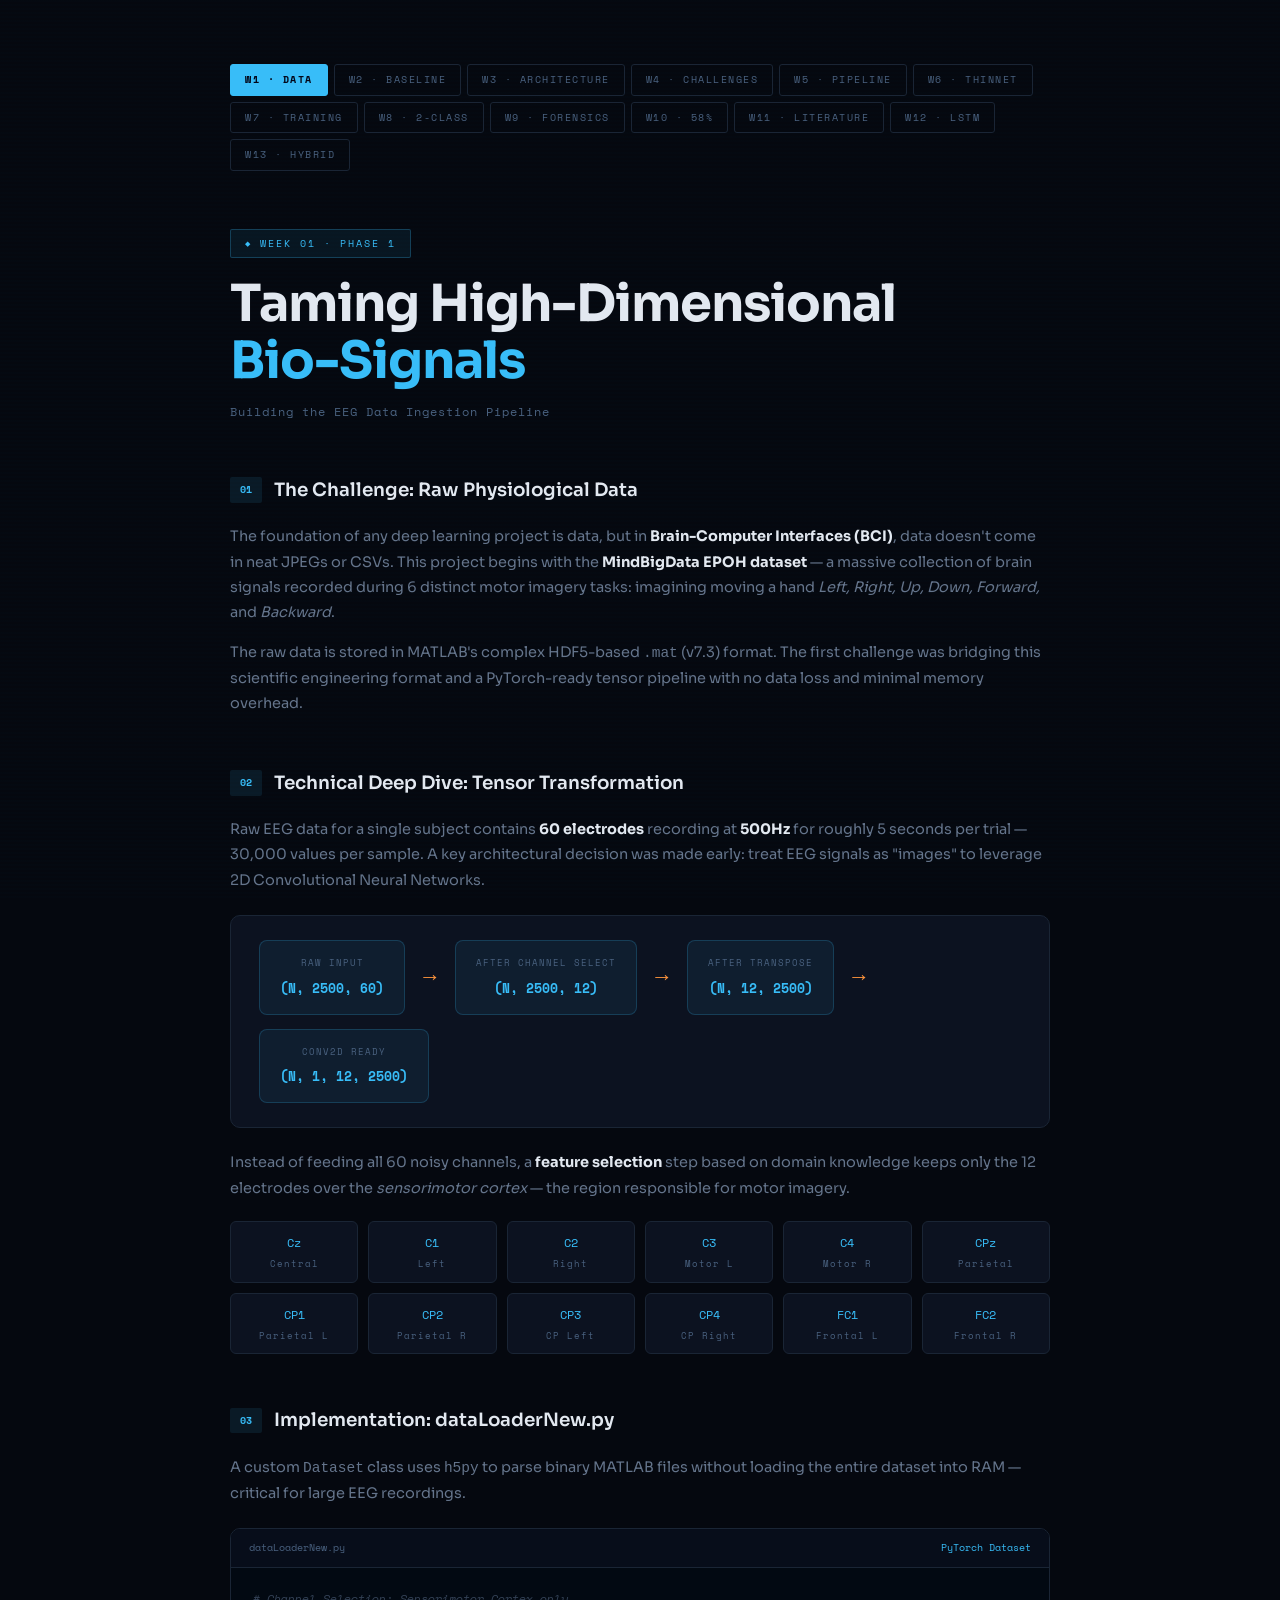
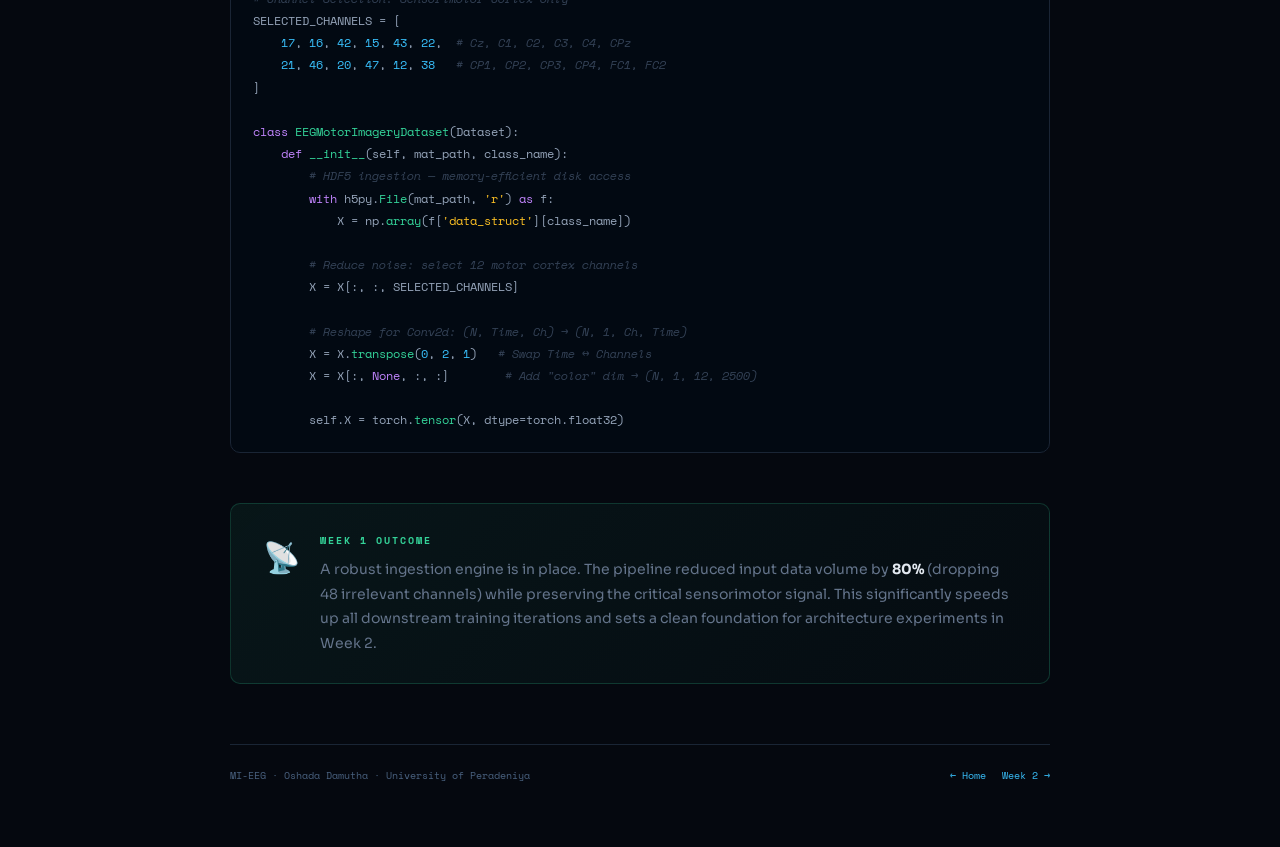
==== commit 0b73abcb: "Add files via upload" ====
--- a/week1.html
+++ b/week1.html
@@ -144,6 +144,9 @@
     <a href="week8.html">W8 · 2-Class</a>
     <a href="week9.html">W9 · Forensics</a>
     <a href="week10.html">W10 · 58%</a>
+    <a href="week11.html">W11 · Literature</a>
+    <a href="week12.html">W12 · LSTM</a>
+    <a href="week13.html">W13 · Hybrid</a>
   </nav>
 
   <header class="header">
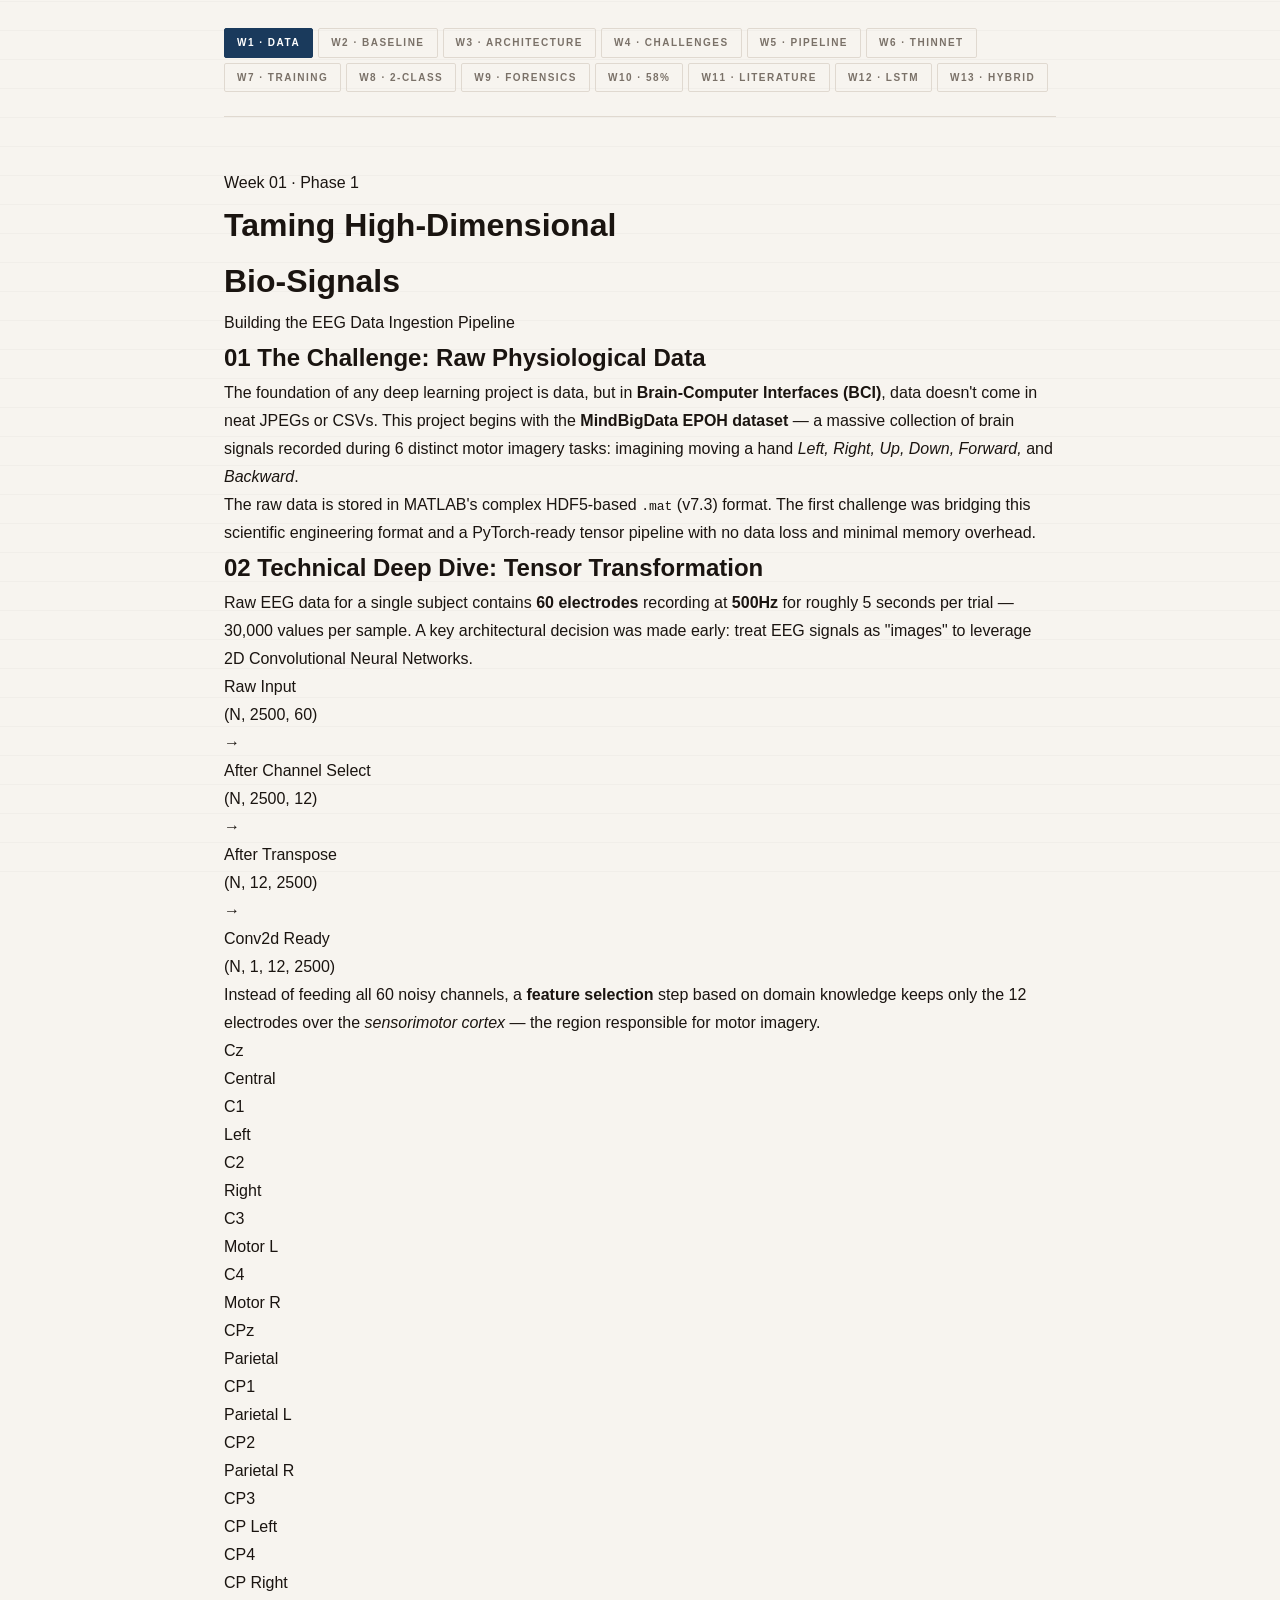
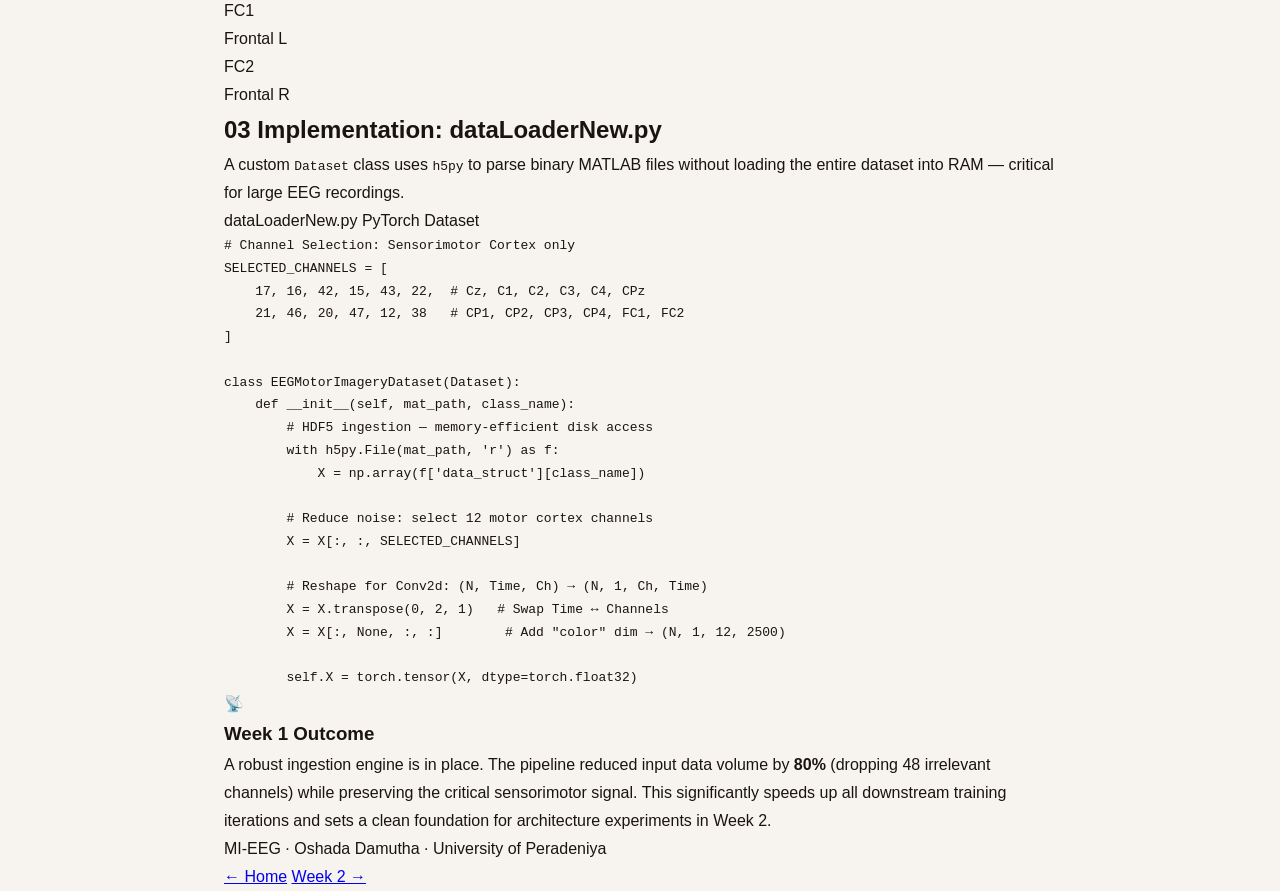
==== commit b4810fae: "Add files via upload" ====
--- a/week1.html
+++ b/week1.html
@@ -4,130 +4,51 @@
 <meta charset="UTF-8">
 <meta name="viewport" content="width=device-width, initial-scale=1.0">
 <title>Week 1 — Data Ingestion | MI-EEG Portfolio</title>
-<link href="https://fonts.googleapis.com/css2?family=Space+Mono:wght@400;700&family=Sora:wght@300;400;600;700&display=swap" rel="stylesheet">
+
+
+<link href="https://fonts.googleapis.com/css2?family=Playfair+Display:ital,wght@0,700;0,900;1,700&family=Inter:wght@300;400;500;600&display=swap" rel="stylesheet">
 <style>
   :root {
-    --bg: #05080f;
-    --surface: #0c1220;
-    --border: #1a2535;
-    --accent: #38bdf8;
-    --accent2: #fb923c;
-    --green: #34d399;
-    --text: #e2e8f0;
-    --muted: #4a6280;
+    --bg: #f7f4ef;
+    --surface: #ffffff;
+    --border: #e0d9d0;
+    --accent: #1a3a5c;
+    --accent2: #c8692a;
+    --green: #1e6642;
+    --text: #1a1410;
+    --muted: #7a7168;
+    --tag-bg: #eae5dc;
   }
   * { margin: 0; padding: 0; box-sizing: border-box; }
-  body { background: var(--bg); color: var(--text); font-family: 'Sora', sans-serif; line-height: 1.75; }
-
-  /* subtle scan-line texture */
+  body {
+    background: var(--bg);
+    color: var(--text);
+    font-family: 'Inter', sans-serif;
+    line-height: 1.75;
+  }
   body::before {
     content: '';
     position: fixed; inset: 0;
-    background: repeating-linear-gradient(0deg, transparent, transparent 2px, rgba(56,189,248,0.012) 2px, rgba(56,189,248,0.012) 4px);
+    background: repeating-linear-gradient(0deg, transparent, transparent 28px, rgba(0,0,0,0.025) 28px, rgba(0,0,0,0.025) 29px);
     pointer-events: none; z-index: 0;
   }
-
-  .container { max-width: 900px; margin: 0 auto; padding: 64px 40px; position: relative; z-index: 1; }
-
+  .container { max-width: 920px; margin: 0 auto; padding: 0 44px; position: relative; z-index: 1; }
   /* ── NAV ── */
   .nav {
-    display: flex; gap: 6px; flex-wrap: wrap; margin-bottom: 56px;
-    animation: fadeDown 0.5s ease both;
+    display: flex; gap: 5px; flex-wrap: wrap;
+    padding: 28px 0 24px;
+    border-bottom: 1px solid var(--border);
+    margin-bottom: 52px;
   }
   .nav a {
-    font-family: 'Space Mono', monospace; font-size: 10px;
+    font-family: 'Inter', sans-serif; font-size: 10px; font-weight: 600;
     letter-spacing: 1.5px; text-transform: uppercase; text-decoration: none;
-    padding: 6px 14px; border-radius: 3px;
+    padding: 5px 12px; border-radius: 2px;
     border: 1px solid var(--border); color: var(--muted);
     transition: all 0.2s;
   }
   .nav a:hover { border-color: var(--accent); color: var(--accent); }
-  .nav a.active { background: var(--accent); color: #020617; border-color: var(--accent); font-weight: 700; }
-
-  /* ── HEADER ── */
-  .header { margin-bottom: 52px; animation: fadeDown 0.6s 0.05s ease both; }
-  .week-badge {
-    display: inline-flex; align-items: center; gap: 8px;
-    background: rgba(56,189,248,0.08); border: 1px solid rgba(56,189,248,0.25);
-    color: var(--accent); font-family: 'Space Mono', monospace; font-size: 10px;
-    padding: 5px 14px; border-radius: 2px; letter-spacing: 2px; text-transform: uppercase; margin-bottom: 18px;
-  }
-  .week-badge::before { content: '◆'; font-size: 7px; }
-  h1 { font-size: clamp(2rem, 5vw, 3.2rem); font-weight: 700; letter-spacing: -1px; line-height: 1.1; margin-bottom: 12px; }
-  h1 span { color: var(--accent); }
-  .tagline { color: var(--muted); font-family: 'Space Mono', monospace; font-size: 12px; letter-spacing: 1px; }
-
-  /* ── SECTIONS ── */
-  .section { margin-bottom: 50px; animation: fadeUp 0.6s ease both; }
-  .section:nth-child(3) { animation-delay: 0.1s; }
-  .section:nth-child(4) { animation-delay: 0.2s; }
-  .section:nth-child(5) { animation-delay: 0.3s; }
-  .section:nth-child(6) { animation-delay: 0.4s; }
-
-  h2 {
-    font-size: 1.15rem; font-weight: 600; margin-bottom: 18px;
-    display: flex; align-items: center; gap: 12px; color: var(--text);
-  }
-  h2 .num { font-family: 'Space Mono', monospace; font-size: 10px; color: var(--accent); background: rgba(56,189,248,0.1); padding: 4px 10px; border-radius: 2px; }
-
-  p { color: #64748b; font-size: 14.5px; margin-bottom: 14px; }
-  p strong { color: var(--text); }
-
-  /* ── SHAPE CARDS ── */
-  .shape-flow {
-    display: flex; align-items: center; gap: 14px; flex-wrap: wrap;
-    background: var(--surface); border: 1px solid var(--border);
-    border-radius: 10px; padding: 24px 28px; margin: 22px 0;
-  }
-  .shape-box {
-    background: rgba(56,189,248,0.07); border: 1px solid rgba(56,189,248,0.2);
-    border-radius: 8px; padding: 14px 20px; text-align: center;
-  }
-  .shape-box .lbl { font-family: 'Space Mono', monospace; font-size: 9px; color: var(--muted); text-transform: uppercase; letter-spacing: 1px; margin-bottom: 6px; }
-  .shape-box .dims { font-family: 'Space Mono', monospace; font-size: 13px; color: var(--accent); font-weight: 700; }
-  .shape-arrow { color: var(--accent2); font-size: 22px; }
-
-  /* ── CHANNEL LIST ── */
-  .ch-grid {
-    display: grid; grid-template-columns: repeat(auto-fill, minmax(110px, 1fr));
-    gap: 10px; margin: 20px 0;
-  }
-  .ch-chip {
-    background: var(--surface); border: 1px solid var(--border);
-    border-radius: 6px; padding: 10px 12px; text-align: center;
-    font-family: 'Space Mono', monospace; font-size: 12px; color: var(--accent);
-    transition: border-color 0.2s;
-  }
-  .ch-chip:hover { border-color: rgba(56,189,248,0.4); }
-  .ch-chip .ch-sub { font-size: 9px; color: var(--muted); margin-top: 3px; letter-spacing: 1px; }
-
-  /* ── CODE ── */
-  .code-block { background: #020912; border: 1px solid var(--border); border-radius: 10px; overflow: hidden; margin: 22px 0; }
-  .code-top { background: #070d1a; border-bottom: 1px solid var(--border); padding: 10px 18px; display: flex; justify-content: space-between; }
-  .code-top span { font-family: 'Space Mono', monospace; font-size: 10px; color: var(--muted); }
-  .code-top .tag { color: var(--accent); }
-  pre { padding: 20px 22px; font-family: 'Space Mono', monospace; font-size: 12px; line-height: 1.85; overflow-x: auto; color: #94a3b8; }
-  .kw { color: #c084fc; } .fn { color: var(--green); } .cm { color: #334155; font-style: italic; }
-  .str { color: #fbbf24; } .num { color: var(--accent); }
-
-  /* ── OUTCOME ── */
-  .outcome {
-    background: linear-gradient(135deg, rgba(52,211,153,0.07), rgba(52,211,153,0.02));
-    border: 1px solid rgba(52,211,153,0.2); border-radius: 10px; padding: 28px 32px;
-    display: flex; gap: 20px; align-items: flex-start;
-    animation: fadeUp 0.6s 0.45s ease both;
-  }
-  .outcome-icon { font-size: 30px; flex-shrink: 0; }
-  .outcome h3 { font-family: 'Space Mono', monospace; font-size: 10px; letter-spacing: 2px; text-transform: uppercase; color: var(--green); margin-bottom: 8px; }
-  .outcome p { margin: 0; font-size: 14px; color: #64748b; }
-
-  /* ── FOOTER ── */
-  .footer { margin-top: 60px; padding-top: 22px; border-top: 1px solid var(--border); display: flex; justify-content: space-between; align-items: center; font-family: 'Space Mono', monospace; font-size: 10px; color: var(--muted); }
-  .footer-nav { display: flex; gap: 16px; }
-  .footer-nav a { color: var(--accent); text-decoration: none; }
-
-  @keyframes fadeDown { from { opacity: 0; transform: translateY(-12px); } to { opacity: 1; transform: translateY(0); } }
-  @keyframes fadeUp { from { opacity: 0; transform: translateY(14px); } to { opacity: 1; transform: translateY(0); } }
+  .nav a.active { background: var(--accent); color: #fff; border-color: var(--accent); }
 </style>
 </head>
 <body>
@@ -148,6 +69,7 @@
     <a href="week12.html">W12 · LSTM</a>
     <a href="week13.html">W13 · Hybrid</a>
   </nav>
+
 
   <header class="header">
     <div class="week-badge">Week 01 · Phase 1</div>
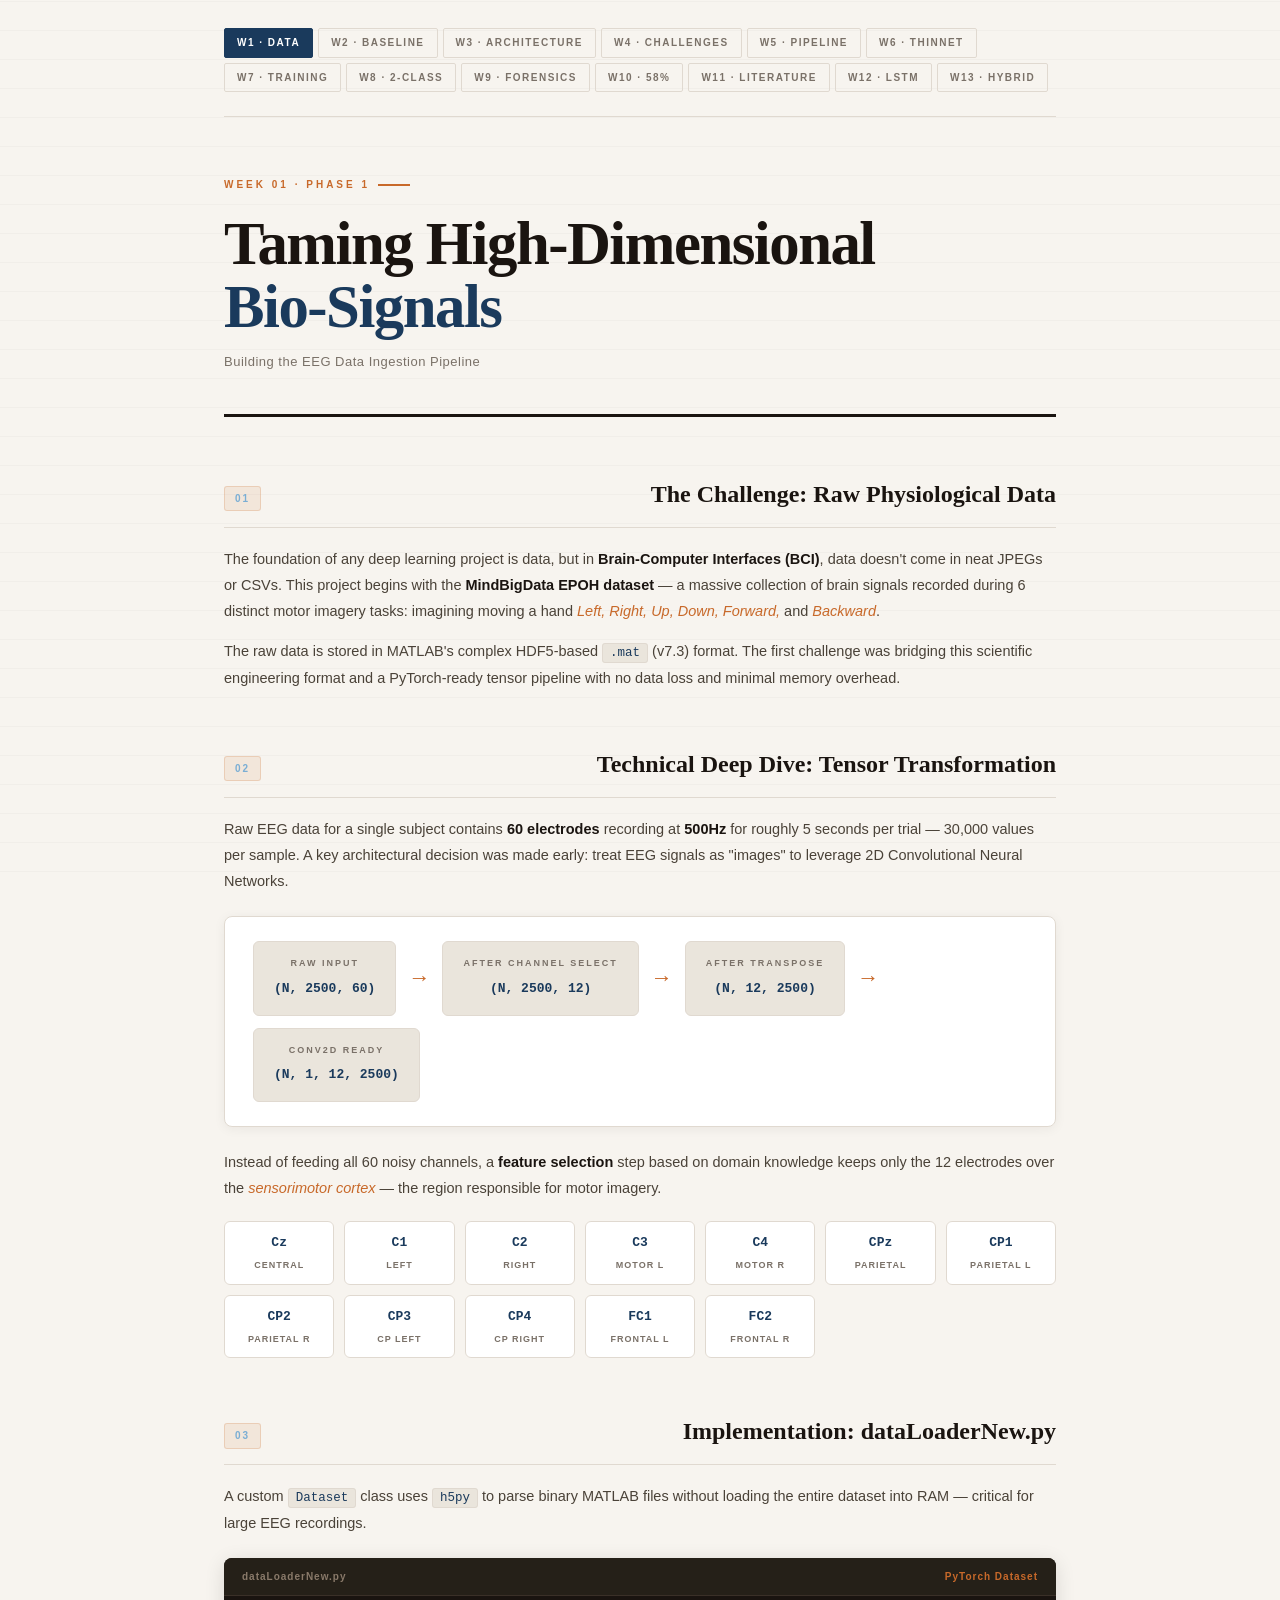
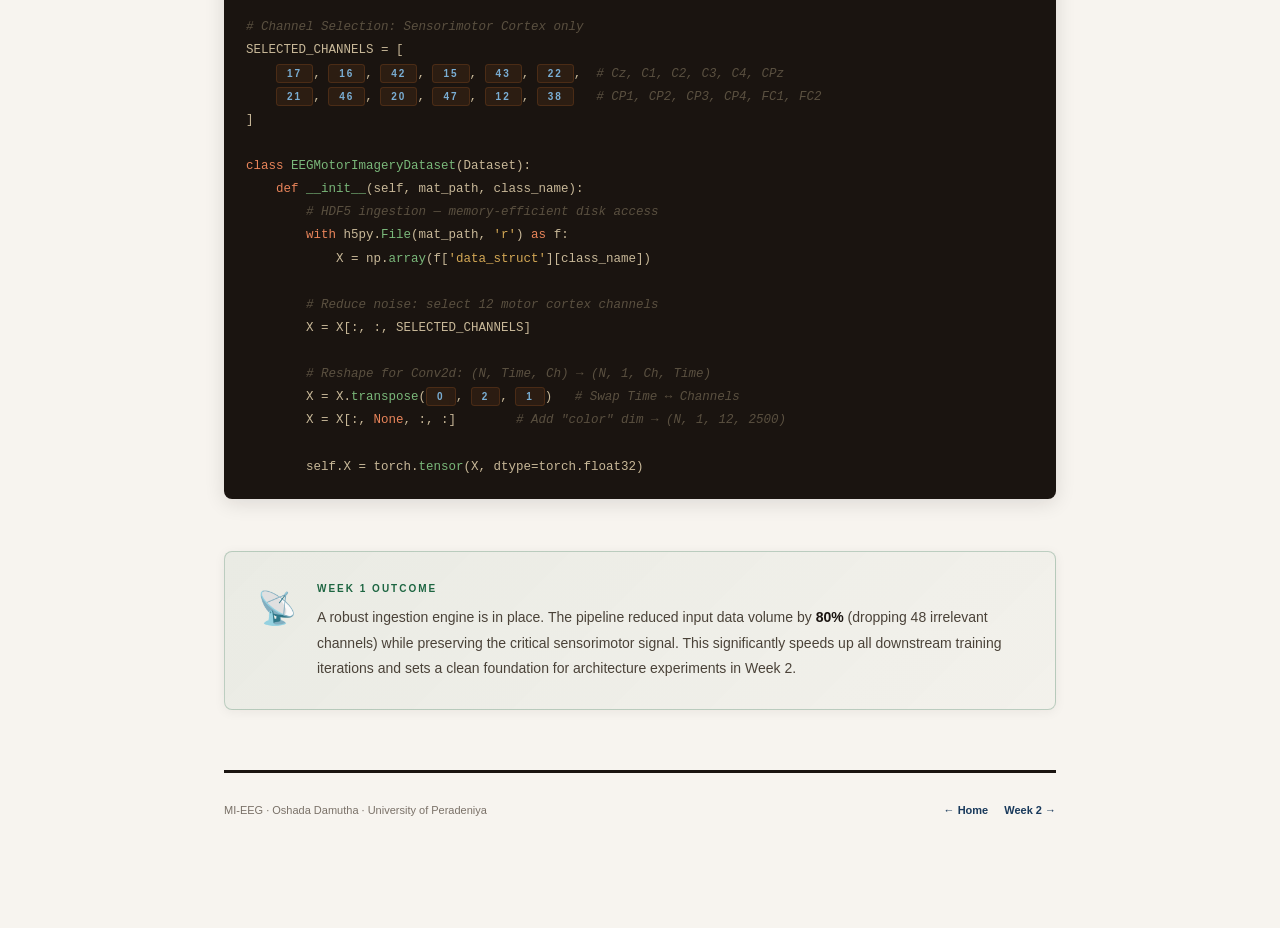
==== commit 8790b01d: "Add files via upload" ====
--- a/week1.html
+++ b/week1.html
@@ -5,9 +5,13 @@
 <meta name="viewport" content="width=device-width, initial-scale=1.0">
 <title>Week 1 — Data Ingestion | MI-EEG Portfolio</title>
 
-
 <link href="https://fonts.googleapis.com/css2?family=Playfair+Display:ital,wght@0,700;0,900;1,700&family=Inter:wght@300;400;500;600&display=swap" rel="stylesheet">
 <style>
+  /* ══════════════════════════════════════════════
+     SHARED STYLESHEET — Week 11 Palette
+     MI-EEG Portfolio · All Weeks
+  ══════════════════════════════════════════════ */
+
   :root {
     --bg: #f7f4ef;
     --surface: #ffffff;
@@ -18,21 +22,35 @@
     --text: #1a1410;
     --muted: #7a7168;
     --tag-bg: #eae5dc;
-  }
+    --red: #b82c2c;
+    --red-light: #fdf0f0;
+    --green-light: #f0faf4;
+    --blue: #1a3a5c;
+    --surface2: #f0ece4;
+  }
+
   * { margin: 0; padding: 0; box-sizing: border-box; }
+
   body {
     background: var(--bg);
     color: var(--text);
     font-family: 'Inter', sans-serif;
     line-height: 1.75;
-  }
+    min-height: 100vh;
+  }
+
   body::before {
     content: '';
     position: fixed; inset: 0;
     background: repeating-linear-gradient(0deg, transparent, transparent 28px, rgba(0,0,0,0.025) 28px, rgba(0,0,0,0.025) 29px);
     pointer-events: none; z-index: 0;
   }
-  .container { max-width: 920px; margin: 0 auto; padding: 0 44px; position: relative; z-index: 1; }
+
+  .container {
+    max-width: 920px; margin: 0 auto;
+    padding: 0 44px 80px; position: relative; z-index: 1;
+  }
+
   /* ── NAV ── */
   .nav {
     display: flex; gap: 5px; flex-wrap: wrap;
@@ -47,8 +65,554 @@
     border: 1px solid var(--border); color: var(--muted);
     transition: all 0.2s;
   }
-  .nav a:hover { border-color: var(--accent); color: var(--accent); }
+  .nav a:hover { border-color: var(--accent); color: var(--accent); background: rgba(26,58,92,0.04); }
   .nav a.active { background: var(--accent); color: #fff; border-color: var(--accent); }
+
+  /* ── HEADER ── */
+  .header, header {
+    margin-bottom: 56px;
+    padding-bottom: 40px;
+    border-bottom: 3px solid var(--text);
+    animation: fadeDown 0.6s ease both;
+  }
+
+  .week-badge, .week-tag, .week-label, .phase-strip, .breadcrumb, .header-tag {
+    display: inline-flex; align-items: center; gap: 8px;
+    font-size: 10px; font-weight: 700; letter-spacing: 3px;
+    text-transform: uppercase; color: var(--accent2);
+    margin-bottom: 18px;
+  }
+  .week-badge::after, .week-tag::after, .issue-label::after {
+    content: ''; display: inline-block;
+    width: 32px; height: 2px; background: var(--accent2);
+  }
+
+  .chip-row { display: flex; gap: 8px; flex-wrap: wrap; margin-bottom: 18px; }
+  .chip, .phase-badge {
+    font-size: 9px; font-weight: 700; letter-spacing: 2px;
+    text-transform: uppercase; padding: 4px 12px; border-radius: 20px;
+    background: var(--tag-bg); color: var(--muted); border: 1px solid var(--border);
+  }
+  .chip.red, .chip.bad { background: var(--red-light); color: var(--red); border-color: rgba(184,44,44,0.2); }
+  .chip.purple { background: rgba(26,58,92,0.08); color: var(--accent); border-color: rgba(26,58,92,0.15); }
+
+  h1 {
+    font-family: 'Playfair Display', serif;
+    font-size: clamp(2.4rem, 5.5vw, 3.8rem);
+    font-weight: 900; line-height: 1.05; letter-spacing: -1.5px;
+    color: var(--text); margin-bottom: 12px;
+  }
+  h1 span, h1 em, h1 .hl, h1 .hi, h1 .red { color: var(--accent); font-style: normal; }
+  h1 .hl2, h1 em { color: var(--accent2); font-style: italic; }
+
+  .tagline, .byline, .subtitle, .header-sub {
+    font-size: 13px; color: var(--muted); margin-top: 8px;
+    letter-spacing: 0.5px;
+  }
+
+  .bar { height: 3px; background: linear-gradient(90deg, var(--accent2), var(--accent), transparent); border-radius: 2px; margin-top: 22px; }
+
+  /* ── SECTIONS ── */
+  .section, section {
+    margin-bottom: 52px;
+    animation: fadeUp 0.6s ease both;
+  }
+  .section:nth-child(3), section:nth-child(3) { animation-delay: 0.08s; }
+  .section:nth-child(4), section:nth-child(4) { animation-delay: 0.16s; }
+  .section:nth-child(5), section:nth-child(5) { animation-delay: 0.24s; }
+  .section:nth-child(6), section:nth-child(6) { animation-delay: 0.32s; }
+
+  h2 {
+    font-family: 'Playfair Display', serif;
+    font-size: 1.5rem; font-weight: 700; color: var(--text);
+    margin-bottom: 18px; padding-bottom: 12px;
+    border-bottom: 1px solid var(--border);
+    display: flex; align-items: baseline; justify-content: space-between; gap: 12px;
+  }
+  .section-header { display: flex; align-items: center; gap: 12px; margin-bottom: 20px; }
+  .section-num, .h2-num, .num {
+    font-family: 'Inter', sans-serif; font-size: 10px; font-weight: 700;
+    letter-spacing: 2px; color: var(--accent2);
+    background: rgba(200,105,42,0.1); padding: 3px 10px;
+    border-radius: 3px; border: 1px solid rgba(200,105,42,0.2);
+    flex-shrink: 0;
+  }
+  .h2-tag, .h2-badge, .h2-pill, .pill {
+    font-family: 'Inter', sans-serif; font-size: 9px; font-weight: 700;
+    letter-spacing: 2px; text-transform: uppercase;
+    background: rgba(26,58,92,0.08); color: var(--accent);
+    border: 1px solid rgba(26,58,92,0.15); padding: 3px 10px; border-radius: 3px;
+    flex-shrink: 0;
+  }
+
+  h3 { font-size: 1rem; font-weight: 700; color: var(--text); margin-bottom: 6px; }
+
+  p { color: #4a4238; font-size: 14.5px; margin-bottom: 14px; line-height: 1.8; }
+  p strong { color: var(--text); }
+  p em { color: var(--accent2); font-style: italic; }
+
+  code {
+    font-family: 'Courier New', monospace; font-size: 12.5px;
+    background: var(--tag-bg); color: var(--accent);
+    padding: 2px 7px; border-radius: 3px;
+    border: 1px solid var(--border);
+  }
+
+  /* ── PULL QUOTE ── */
+  .pull-quote {
+    border-left: 4px solid var(--accent2); padding: 20px 28px;
+    margin: 28px 0; background: rgba(200,105,42,0.05);
+    border-radius: 0 6px 6px 0;
+  }
+  .pull-quote p {
+    font-family: 'Playfair Display', serif;
+    font-size: 1.15rem; font-style: italic; color: var(--accent);
+    margin: 0; line-height: 1.65;
+  }
+
+  /* ── CODE BLOCKS ── */
+  .code-block, .code-wrap {
+    background: #1a1410; border-radius: 8px; overflow: hidden; margin: 22px 0;
+    box-shadow: 0 4px 20px rgba(26,20,16,0.12);
+  }
+  .code-top, .code-header, .code-bar {
+    background: #252018; border-bottom: 1px solid #3a3028;
+    padding: 10px 18px; display: flex; justify-content: space-between; align-items: center;
+    font-family: 'Inter', sans-serif; font-size: 10px; font-weight: 600;
+    letter-spacing: 1px; color: #8a7a6a;
+  }
+  .code-top .tag, .code-header .tag, .code-bar .lang { color: var(--accent2); }
+  .code-top .file, .code-bar .file { color: #8a7a6a; }
+  pre {
+    padding: 20px 22px; font-family: 'Courier New', monospace;
+    font-size: 12.5px; line-height: 1.85; overflow-x: auto; color: #c8b898;
+  }
+  .kw { color: #e8845a; }
+  .fn { color: #7ab87a; }
+  .cm { color: #5a5040; font-style: italic; }
+  .str { color: #d4a855; }
+  .num { color: #7aaed4; }
+  .ok { color: #7ab87a; }
+  .err { color: #c85858; text-decoration: line-through; opacity: 0.7; }
+
+  /* ── SHAPE FLOW ── */
+  .shape-flow {
+    display: flex; align-items: center; gap: 12px; flex-wrap: wrap;
+    background: var(--surface); border: 1px solid var(--border);
+    border-radius: 8px; padding: 24px 28px; margin: 22px 0;
+    box-shadow: 0 2px 12px rgba(26,20,16,0.06);
+  }
+  .shape-box {
+    background: var(--tag-bg); border: 1px solid var(--border);
+    border-radius: 6px; padding: 14px 20px; text-align: center;
+    transition: border-color 0.2s;
+  }
+  .shape-box:hover { border-color: var(--accent2); }
+  .shape-box .lbl {
+    font-size: 9px; font-weight: 700; letter-spacing: 2px;
+    text-transform: uppercase; color: var(--muted); margin-bottom: 6px;
+  }
+  .shape-box .dims {
+    font-family: 'Courier New', monospace; font-size: 13px;
+    color: var(--accent); font-weight: 700;
+  }
+  .shape-arrow { color: var(--accent2); font-size: 22px; font-weight: 700; }
+
+  /* ── CHANNEL GRID ── */
+  .ch-grid {
+    display: grid; grid-template-columns: repeat(auto-fill, minmax(100px, 1fr));
+    gap: 10px; margin: 20px 0;
+  }
+  .ch-chip {
+    background: var(--surface); border: 1px solid var(--border);
+    border-radius: 6px; padding: 10px 12px; text-align: center;
+    font-family: 'Courier New', monospace; font-size: 13px;
+    color: var(--accent); font-weight: 700;
+    transition: all 0.2s;
+  }
+  .ch-chip:hover { border-color: var(--accent); background: rgba(26,58,92,0.04); }
+  .ch-sub { font-size: 9px; color: var(--muted); margin-top: 3px; letter-spacing: 1px; font-family: 'Inter', sans-serif; font-weight: 600; text-transform: uppercase; }
+
+  /* ── ARCHITECTURE LIST ── */
+  .arch-list { display: flex; flex-direction: column; margin: 20px 0; border: 1px solid var(--border); border-radius: 8px; overflow: hidden; }
+  .arch-item { display: flex; border-bottom: 1px solid var(--border); }
+  .arch-item:last-child { border-bottom: none; }
+  .arch-label {
+    width: 160px; background: var(--tag-bg); padding: 14px 16px;
+    font-size: 11px; font-weight: 600; letter-spacing: 1px;
+    text-transform: uppercase; color: var(--muted);
+    border-right: 1px solid var(--border); flex-shrink: 0;
+    display: flex; align-items: center;
+  }
+  .arch-val { padding: 14px 18px; font-size: 13.5px; color: var(--text); font-weight: 500; display: flex; align-items: center; }
+
+  /* ── PHILOSOPHY CARDS ── */
+  .phil-grid { display: grid; grid-template-columns: 1fr 1fr; gap: 14px; margin: 20px 0; }
+  .phil-card {
+    background: var(--surface); border: 1px solid var(--border);
+    border-radius: 8px; padding: 22px; transition: all 0.2s;
+    border-top: 3px solid var(--accent);
+  }
+  .phil-card:hover { transform: translateY(-2px); box-shadow: 0 6px 20px rgba(26,20,16,0.08); }
+  .phil-card .icon { font-size: 24px; margin-bottom: 10px; }
+  .phil-card h3 { font-size: 14px; font-weight: 700; margin-bottom: 6px; }
+  .phil-card p { font-size: 13px; margin: 0; }
+
+  /* ── LAYER STACK ── */
+  .layer-stack { display: flex; flex-direction: column; margin: 22px 0; border: 1px solid var(--border); border-radius: 8px; overflow: hidden; }
+  .layer { display: flex; border-bottom: 1px solid var(--border); transition: background 0.2s; }
+  .layer:last-child { border-bottom: none; }
+  .layer:hover { background: rgba(26,58,92,0.03); }
+  .layer-icon { width: 54px; background: var(--tag-bg); display: flex; align-items: center; justify-content: center; font-size: 20px; border-right: 1px solid var(--border); padding: 16px; flex-shrink: 0; }
+  .layer-body { flex: 1; padding: 16px 20px; }
+  .layer-type { font-size: 9px; font-weight: 700; letter-spacing: 2px; text-transform: uppercase; margin-bottom: 4px; color: var(--accent2); }
+  .t-filter .layer-type { color: var(--accent); }
+  .s-filter .layer-type { color: var(--accent2); }
+  .layer-spec { font-size: 13.5px; font-weight: 600; color: var(--text); }
+  .layer-note { font-size: 12px; color: var(--muted); margin-top: 3px; }
+
+  /* ── ACCURACY CARDS ── */
+  .acc-grid, .fail-grid { display: grid; grid-template-columns: 1fr 1fr; gap: 16px; margin: 24px 0; }
+  .acc-card, .fail-card {
+    border-radius: 8px; padding: 28px 24px; text-align: center;
+    border: 2px solid var(--border);
+  }
+  .acc-card.good, .fail-card.ok {
+    background: var(--green-light); border-color: rgba(30,102,66,0.3);
+  }
+  .acc-card.bad, .fail-card.bad {
+    background: var(--red-light); border-color: rgba(184,44,44,0.3);
+  }
+  .acc-label, .fail-label {
+    font-size: 9px; font-weight: 700; letter-spacing: 2px; text-transform: uppercase; margin-bottom: 8px;
+  }
+  .acc-card.good .acc-label, .fail-card.ok .fail-label { color: var(--green); }
+  .acc-card.bad .acc-label, .fail-card.bad .fail-label { color: var(--red); }
+  .acc-num, .fail-num {
+    font-family: 'Playfair Display', serif; font-size: 3.5rem;
+    font-weight: 900; letter-spacing: -3px; line-height: 1;
+  }
+  .acc-card.good .acc-num, .fail-card.ok .fail-num { color: var(--green); }
+  .acc-card.bad .acc-num, .fail-card.bad .fail-num { color: var(--red); }
+  .acc-note, .fail-note { font-size: 12px; color: var(--muted); margin-top: 6px; }
+
+  /* ── INSIGHT / CALLOUT ── */
+  .insight, .callout, .hard-problem {
+    background: var(--surface); border: 2px solid var(--border);
+    border-left: 5px solid var(--accent2);
+    border-radius: 0 8px 8px 0; padding: 28px 32px; margin-top: 40px;
+  }
+  .insight h3, .callout-title, .hard-problem h3 {
+    font-size: 10px; font-weight: 700; letter-spacing: 2px;
+    text-transform: uppercase; color: var(--accent2); margin-bottom: 10px;
+  }
+  .insight p, .callout p, .hard-problem p { margin: 0; font-size: 14.5px; }
+  .hard-problem .term {
+    font-family: 'Playfair Display', serif; font-size: 1.6rem;
+    font-weight: 700; color: var(--accent); display: block; margin: 8px 0 12px;
+  }
+
+  /* ── OUTCOME BANNER ── */
+  .outcome, .result-banner {
+    background: linear-gradient(135deg, rgba(30,102,66,0.06), rgba(30,102,66,0.02));
+    border: 1px solid rgba(30,102,66,0.25); border-radius: 8px;
+    padding: 28px 32px; display: flex; gap: 20px; align-items: flex-start;
+    margin-top: 44px;
+    box-shadow: 0 2px 12px rgba(26,20,16,0.06);
+  }
+  .outcome-icon, .icon { font-size: 32px; flex-shrink: 0; }
+  .outcome h3, .result-banner h3 {
+    font-size: 10px; font-weight: 700; letter-spacing: 2px;
+    text-transform: uppercase; color: var(--green); margin-bottom: 8px;
+  }
+  .outcome p, .result-banner p { margin: 0; font-size: 14px; }
+
+  /* ── HYPOTHESIS FLOW ── */
+  .hyp-flow {
+    display: flex; align-items: stretch; margin: 22px 0;
+    border: 1px solid var(--border); border-radius: 8px; overflow: hidden;
+  }
+  .hyp-step { flex: 1; padding: 22px; text-align: center; }
+  .hyp-step:not(:last-child) { border-right: 1px solid var(--border); }
+  .hyp-step.train { background: var(--green-light); }
+  .hyp-step.test { background: var(--red-light); }
+  .step-label { font-size: 9px; font-weight: 700; letter-spacing: 2px; text-transform: uppercase; margin-bottom: 6px; }
+  .hyp-step.train .step-label { color: var(--green); }
+  .hyp-step.test .step-label { color: var(--red); }
+  .step-val { font-size: 14px; font-weight: 700; color: var(--text); }
+  .step-note { font-size: 12px; color: var(--muted); margin-top: 4px; }
+  .hyp-sep { width: 50px; background: var(--tag-bg); display: flex; align-items: center; justify-content: center; font-size: 22px; color: var(--accent2); border-left: 1px solid var(--border); border-right: 1px solid var(--border); }
+
+  /* ── ROOT CAUSE LIST ── */
+  .cause-list { display: flex; flex-direction: column; gap: 12px; margin: 20px 0; }
+  .cause-item {
+    display: flex; gap: 16px; align-items: flex-start;
+    background: var(--surface); border: 1px solid var(--border); border-radius: 8px; padding: 18px 20px;
+    transition: border-color 0.2s;
+  }
+  .cause-item:hover { border-color: var(--accent2); }
+  .cause-num {
+    font-size: 10px; font-weight: 700; color: var(--accent2);
+    background: rgba(200,105,42,0.1); padding: 4px 10px;
+    border-radius: 3px; flex-shrink: 0;
+  }
+  .cause-body h3 { font-size: 14px; font-weight: 700; margin-bottom: 4px; }
+  .cause-body p { font-size: 13px; margin: 0; }
+
+  /* ── STRATEGY CARDS ── */
+  .strategy-cards { display: grid; grid-template-columns: 1fr 1fr; gap: 16px; margin: 20px 0; }
+  .strat-card {
+    padding: 22px; border: 2px solid var(--border); border-radius: 8px; background: var(--surface);
+  }
+  .strat-card.old { background: var(--red-light); border-color: rgba(184,44,44,0.25); }
+  .strat-card.new { background: var(--green-light); border-color: rgba(30,102,66,0.25); }
+  .strat-tag { font-size: 9px; font-weight: 700; letter-spacing: 2px; text-transform: uppercase; margin-bottom: 8px; display: block; }
+  .strat-card.old .strat-tag { color: var(--red); }
+  .strat-card.new .strat-tag { color: var(--green); }
+  .strat-card h3 { font-size: 14px; font-weight: 700; margin-bottom: 8px; }
+  .strat-result { margin-top: 12px; padding: 8px 12px; border-radius: 4px; font-size: 12px; font-weight: 600; }
+  .strat-card.old .strat-result { background: rgba(184,44,44,0.1); color: var(--red); }
+  .strat-card.new .strat-result { background: rgba(30,102,66,0.1); color: var(--green); }
+  .strat-card p { font-size: 13px; color: var(--muted); margin: 0; line-height: 1.6; }
+
+  /* ── PIPELINE STEPS ── */
+  .pipeline { display: flex; flex-direction: column; margin: 20px 0; }
+  .pipe-step { display: grid; grid-template-columns: 50px 1fr; gap: 18px; padding: 18px 0; border-bottom: 1px solid var(--border); }
+  .pipe-step:last-child { border-bottom: none; }
+  .pipe-num { font-family: 'Playfair Display', serif; font-size: 1.5rem; font-weight: 700; color: var(--accent2); line-height: 1.1; }
+  .pipe-content h3 { font-size: 14px; font-weight: 700; margin-bottom: 4px; }
+  .pipe-content p { font-size: 13px; color: var(--muted); margin: 0; line-height: 1.6; }
+
+  /* ── COMPARE TABLE ── */
+  .compare-table, .tuning-table, .results-table, .adv-table {
+    width: 100%; border-collapse: collapse; margin: 20px 0; font-size: 13.5px;
+  }
+  .compare-table th, .tuning-table th, .results-table th, .adv-table th {
+    background: var(--accent); color: #fff;
+    padding: 11px 16px; text-align: left;
+    font-size: 10px; font-weight: 700; letter-spacing: 1.5px; text-transform: uppercase;
+  }
+  .compare-table td, .tuning-table td, .results-table td, .adv-table td {
+    padding: 11px 16px; border-bottom: 1px solid var(--border); color: #4a4238;
+  }
+  .compare-table td:first-child, .adv-table td:first-child { font-weight: 600; color: var(--text); }
+  .compare-table tr:hover td, .tuning-table tr:hover td, .results-table tr:hover td, .adv-table tr:hover td {
+    background: rgba(26,58,92,0.03);
+  }
+  .compare-table tr:last-child td, .results-table tr:last-child td { border-bottom: none; }
+
+  .badge { display: inline-block; padding: 2px 8px; font-size: 10px; font-weight: 700; border-radius: 3px; }
+  .badge.good, .badge.best { background: rgba(30,102,66,0.1); color: var(--green); }
+  .badge.bad { background: var(--red-light); color: var(--red); }
+  .badge.mid { background: rgba(26,58,92,0.1); color: var(--accent); }
+
+  /* ── BINARY VISUAL ── */
+  .binary-visual { display: grid; grid-template-columns: 1fr 1fr; gap: 16px; margin: 20px 0; }
+  .class-card {
+    background: var(--surface); border: 1px solid var(--border); border-radius: 8px;
+    padding: 24px; position: relative; overflow: hidden; text-align: center;
+    border-bottom: 4px solid var(--border);
+  }
+  .class-card.left-class { border-bottom-color: var(--accent); }
+  .class-card.right-class { border-bottom-color: var(--accent2); }
+  .class-num { font-family: 'Playfair Display', serif; font-size: 4rem; font-weight: 900; opacity: 0.07; position: absolute; top: 8px; right: 16px; color: var(--text); }
+  .class-label { font-size: 13px; font-weight: 700; text-transform: uppercase; letter-spacing: 1px; margin-bottom: 6px; }
+  .class-card.left-class .class-label { color: var(--accent); }
+  .class-card.right-class .class-label { color: var(--accent2); }
+  .class-desc { font-size: 12.5px; color: var(--muted); line-height: 1.6; }
+  .class-hz { display: inline-block; margin-top: 10px; padding: 3px 10px; border: 1px solid var(--border); font-size: 11px; color: var(--muted); border-radius: 3px; }
+
+  /* ── CONFUSION MATRIX ── */
+  .cm-grid { display: grid; grid-template-columns: 60px 1fr 1fr; grid-template-rows: 40px 1fr 1fr; gap: 2px; margin: 20px 0; max-width: 320px; }
+  .cm-header { background: var(--tag-bg); display: flex; align-items: center; justify-content: center; font-size: 9px; font-weight: 700; letter-spacing: 1px; text-transform: uppercase; color: var(--muted); }
+  .cm-cell { background: var(--surface); border: 1px solid var(--border); padding: 16px; text-align: center; border-radius: 4px; }
+  .cm-cell.tp, .cm-cell.tn { border-color: rgba(30,102,66,0.3); background: var(--green-light); }
+  .cm-cell.fp, .cm-cell.fn-cell { border-color: rgba(184,44,44,0.2); background: var(--red-light); }
+  .cm-val { font-family: 'Playfair Display', serif; font-size: 1.4rem; font-weight: 900; }
+  .cm-cell.tp .cm-val, .cm-cell.tn .cm-val { color: var(--green); }
+  .cm-cell.fp .cm-val, .cm-cell.fn-cell .cm-val { color: var(--red); opacity: 0.7; }
+  .cm-name { font-size: 10px; color: var(--muted); margin-top: 2px; }
+
+  /* ── METRICS ROW ── */
+  .metrics { display: grid; grid-template-columns: repeat(4, 1fr); gap: 12px; margin: 20px 0; }
+  .metric { background: var(--surface); border: 1px solid var(--border); border-radius: 6px; padding: 18px 12px; text-align: center; border-top: 3px solid var(--accent); }
+  .metric-val { font-family: 'Playfair Display', serif; font-size: 1.6rem; font-weight: 700; color: var(--accent); display: block; }
+  .metric-label { font-size: 9px; font-weight: 700; letter-spacing: 1.5px; text-transform: uppercase; color: var(--muted); margin-top: 4px; }
+
+  /* ── FIX DIAGRAM ── */
+  .fix-diagram { display: grid; grid-template-columns: 1fr 60px 1fr; align-items: center; margin: 24px 0; }
+  .fix-box { background: var(--surface); border: 1px solid var(--border); border-radius: 8px; padding: 22px; }
+  .fix-box.wrong { border-color: rgba(184,44,44,0.3); background: var(--red-light); }
+  .fix-box.right { border-color: rgba(30,102,66,0.3); background: var(--green-light); }
+  .fix-tag { font-size: 9px; font-weight: 700; letter-spacing: 2px; text-transform: uppercase; margin-bottom: 8px; display: block; }
+  .fix-box.wrong .fix-tag { color: var(--red); }
+  .fix-box.right .fix-tag { color: var(--green); }
+  .fix-box h3 { font-size: 14px; font-weight: 700; margin-bottom: 6px; }
+  .fix-box p { font-size: 13px; color: var(--muted); margin: 0; }
+  .arrow-mid { text-align: center; font-size: 1.8rem; color: var(--accent2); font-weight: 700; }
+
+  /* ── MODEL GRID ── */
+  .model-grid { display: grid; grid-template-columns: 1fr 1fr; gap: 20px; margin: 24px 0; }
+  .model-card { background: var(--surface); border: 1px solid var(--border); padding: 24px; border-radius: 8px; position: relative; overflow: hidden; }
+  .model-card::before { content: ''; position: absolute; top: 0; left: 0; right: 0; height: 4px; }
+  .model-card.lstm::before { background: var(--accent); }
+  .model-card.hybrid::before { background: var(--accent2); }
+  .model-tag { font-size: 9px; font-weight: 700; letter-spacing: 2px; text-transform: uppercase; margin-bottom: 10px; }
+  .model-card.lstm .model-tag { color: var(--accent); }
+  .model-card.hybrid .model-tag { color: var(--accent2); }
+  .model-card h3 { font-family: 'Playfair Display', serif; font-size: 1.15rem; font-weight: 700; margin-bottom: 10px; }
+  .model-card p { font-size: 13px; margin-bottom: 10px; }
+  .model-acc { display: flex; align-items: baseline; gap: 8px; margin-top: 14px; padding-top: 12px; border-top: 1px solid var(--border); }
+  .acc-big { font-family: 'Playfair Display', serif; font-size: 2.2rem; font-weight: 700; }
+  .model-card.lstm .acc-big { color: var(--accent); }
+  .model-card.hybrid .acc-big { color: var(--accent2); }
+  .acc-label { font-size: 11px; color: var(--muted); }
+
+  /* ── DATASET CARDS ── */
+  .dataset-row { display: grid; grid-template-columns: 1fr 1fr; gap: 16px; margin: 22px 0; }
+  .dataset-card { background: var(--surface); border: 1px solid var(--border); border-radius: 8px; padding: 22px; border-left: 4px solid var(--accent); }
+  .ds-label { font-size: 9px; font-weight: 700; letter-spacing: 2px; text-transform: uppercase; color: var(--muted); margin-bottom: 8px; }
+  .dataset-card h3 { font-family: 'Playfair Display', serif; font-size: 1.05rem; font-weight: 700; margin-bottom: 10px; }
+  .dataset-card ul { padding-left: 18px; font-size: 13px; color: #4a4238; }
+  .dataset-card li { margin-bottom: 5px; }
+
+  /* ── LSTM CELL DIAGRAM ── */
+  .cell-diagram { background: var(--surface); border: 1px solid var(--border); border-radius: 8px; padding: 32px; margin: 24px 0; }
+  .cell-label { font-size: 9px; font-weight: 700; letter-spacing: 2px; text-transform: uppercase; color: var(--muted); margin-bottom: 24px; }
+  .gates-row { display: grid; grid-template-columns: repeat(3, 1fr); gap: 12px; margin-bottom: 16px; }
+  .gate-box { background: var(--tag-bg); border: 1px solid var(--border); border-radius: 6px; padding: 18px 14px; text-align: center; transition: border-color 0.2s; }
+  .gate-box:hover { border-color: var(--accent2); }
+  .gate-icon { font-size: 22px; margin-bottom: 8px; }
+  .gate-name { font-size: 9px; font-weight: 700; letter-spacing: 1.5px; text-transform: uppercase; color: var(--accent); margin-bottom: 6px; }
+  .gate-desc { font-size: 12px; color: var(--muted); line-height: 1.55; }
+  .state-row { display: grid; grid-template-columns: 1fr 1fr; gap: 12px; }
+  .state-box { background: var(--tag-bg); border: 1px solid var(--border); border-radius: 6px; padding: 16px; display: flex; gap: 14px; align-items: flex-start; }
+  .s-icon { font-size: 20px; flex-shrink: 0; }
+  .s-name { font-size: 9px; font-weight: 700; letter-spacing: 1px; text-transform: uppercase; color: var(--accent2); margin-bottom: 4px; }
+  .s-desc { font-size: 12px; color: var(--muted); line-height: 1.55; }
+
+  /* ── COMPARE COLUMNS ── */
+  .compare { display: grid; grid-template-columns: 1fr 1fr 1fr; gap: 12px; margin: 24px 0; }
+  .compare-col { background: var(--surface); border: 1px solid var(--border); border-radius: 8px; overflow: hidden; }
+  .compare-col .col-header { padding: 12px 16px; font-size: 10px; font-weight: 700; letter-spacing: 1.5px; text-transform: uppercase; }
+  .compare-col.rnn .col-header { background: var(--red-light); color: var(--red); border-bottom: 1px solid rgba(184,44,44,0.2); }
+  .compare-col.lstm .col-header { background: rgba(26,58,92,0.08); color: var(--accent); border-bottom: 1px solid rgba(26,58,92,0.1); }
+  .compare-col.gru .col-header { background: var(--tag-bg); color: var(--muted); border-bottom: 1px solid var(--border); }
+  .compare-col .col-body { padding: 14px; }
+  .compare-col .col-item { font-size: 12.5px; color: var(--muted); margin-bottom: 8px; padding-left: 12px; border-left: 2px solid var(--border); }
+  .compare-col.lstm .col-item { border-left-color: var(--accent); color: #4a4238; }
+
+  /* ── APPS GRID ── */
+  .apps-grid { display: grid; grid-template-columns: repeat(2, 1fr); gap: 12px; margin: 24px 0; }
+  .app-card { background: var(--surface); border: 1px solid var(--border); border-radius: 8px; padding: 18px 20px; display: flex; gap: 14px; align-items: flex-start; transition: all 0.2s; }
+  .app-card:hover { border-color: var(--accent2); transform: translateY(-1px); }
+  .app-icon { font-size: 22px; flex-shrink: 0; }
+  .app-title { font-size: 13px; font-weight: 700; color: var(--text); margin-bottom: 4px; }
+  .app-desc { font-size: 12px; color: var(--muted); line-height: 1.55; }
+
+  /* ── ARCH PIPELINE (week13) ── */
+  .arch-pipeline { background: var(--surface); border: 1px solid var(--border); border-radius: 8px; padding: 32px; margin: 24px 0; }
+  .pipe-label { font-size: 9px; font-weight: 700; letter-spacing: 2px; text-transform: uppercase; color: var(--muted); margin-bottom: 24px; }
+  .pipe-stages { display: flex; flex-direction: column; gap: 4px; }
+  .pipe-stage { display: grid; grid-template-columns: 3fr 1fr; border: 1px solid var(--border); border-radius: 6px; overflow: hidden; transition: border-color 0.2s; }
+  .pipe-stage:hover { border-color: var(--accent); }
+  .pipe-main { padding: 16px 20px; }
+  .pipe-type { font-size: 9px; font-weight: 700; letter-spacing: 2px; text-transform: uppercase; margin-bottom: 4px; color: var(--accent2); }
+  .stage-eegnet .pipe-type { color: var(--accent); }
+  .stage-reshape .pipe-type { color: var(--accent2); }
+  .stage-lstm .pipe-type { color: var(--green); }
+  .stage-fc .pipe-type { color: var(--muted); }
+  .pipe-name { font-size: 14px; font-weight: 700; color: var(--text); }
+  .pipe-detail { font-size: 12px; color: var(--muted); margin-top: 3px; }
+  .pipe-side { padding: 16px; display: flex; align-items: center; justify-content: center; font-family: 'Courier New', monospace; font-size: 11px; text-align: center; border-left: 1px solid var(--border); color: var(--accent); background: var(--tag-bg); }
+  .pipe-arrow { text-align: center; color: var(--accent2); font-size: 20px; padding: 4px 0; }
+
+  /* ── RATIONALE CARDS ── */
+  .rationale-grid { display: grid; grid-template-columns: 1fr 1fr; gap: 14px; margin: 24px 0; }
+  .rationale-card { background: var(--surface); border: 1px solid var(--border); border-radius: 8px; padding: 22px; transition: all 0.2s; position: relative; overflow: hidden; border-top: 3px solid var(--accent); }
+  .rationale-card:hover { transform: translateY(-2px); box-shadow: 0 6px 20px rgba(26,20,16,0.08); }
+  .rationale-card::before { content: attr(data-num); position: absolute; top: -10px; right: 16px; font-size: 5rem; font-weight: 900; color: rgba(26,58,92,0.05); font-family: 'Playfair Display', serif; line-height: 1; }
+  .rc-icon { font-size: 24px; margin-bottom: 10px; }
+  .rc-title { font-size: 13.5px; font-weight: 700; color: var(--text); margin-bottom: 8px; }
+  .rc-desc { font-size: 12.5px; color: var(--muted); line-height: 1.6; }
+
+  /* ── STATUS BANNER ── */
+  .status-banner { background: var(--surface); border: 1px solid var(--border); border-radius: 8px; padding: 28px 32px; margin-top: 40px; display: grid; grid-template-columns: 1fr 1fr 1fr; gap: 24px; }
+  .status-item { text-align: center; }
+  .status-icon { font-size: 28px; margin-bottom: 8px; }
+  .status-label { font-size: 9px; font-weight: 700; letter-spacing: 2px; text-transform: uppercase; color: var(--muted); margin-bottom: 6px; }
+  .status-val { font-size: 1rem; font-weight: 700; color: var(--accent); }
+
+  /* ── CONCLUSION ── */
+  .conclusion {
+    background: var(--accent); color: #fff;
+    padding: 36px 40px; border-radius: 8px; margin-top: 48px;
+  }
+  .conclusion .c-label { font-size: 10px; font-weight: 700; letter-spacing: 3px; text-transform: uppercase; opacity: 0.6; margin-bottom: 12px; }
+  .conclusion h3 { font-family: 'Playfair Display', serif; font-size: 1.5rem; font-weight: 700; margin-bottom: 12px; }
+  .conclusion p { color: rgba(255,255,255,0.8); font-size: 14px; margin: 0; }
+
+  /* ── REG GRID (week3) ── */
+  .reg-grid { display: grid; grid-template-columns: 1fr 1fr; gap: 14px; margin: 20px 0; }
+  .reg-card { background: var(--surface); border: 1px solid var(--border); border-left: 4px solid var(--accent); border-radius: 0 8px 8px 0; padding: 18px 20px; }
+  .reg-card h3 { font-size: 13.5px; font-weight: 700; display: flex; gap: 8px; align-items: center; margin-bottom: 6px; }
+  .reg-card .step { font-size: 9px; font-weight: 700; color: var(--accent2); background: rgba(200,105,42,0.1); padding: 2px 8px; border-radius: 3px; }
+  .reg-card p { font-size: 13px; margin: 0; }
+
+  /* ── STATS ROW ── */
+  .stats-row { display: grid; grid-template-columns: repeat(3, 1fr); gap: 16px; padding: 32px 0; }
+  .stat-card { background: var(--surface); border: 1px solid var(--border); border-radius: 8px; padding: 22px; border-top: 3px solid var(--accent); }
+  .stat-num { font-family: 'Playfair Display', serif; font-size: 2.2rem; font-weight: 700; color: var(--accent); display: block; }
+  .stat-label { font-size: 9px; font-weight: 700; letter-spacing: 1.5px; text-transform: uppercase; color: var(--muted); margin-top: 4px; }
+  .stat-card:nth-child(2) .stat-num { color: var(--accent2); }
+  .stat-card:nth-child(2) { border-top-color: var(--accent2); }
+  .stat-card:nth-child(3) .stat-num { color: var(--green); }
+  .stat-card:nth-child(3) { border-top-color: var(--green); }
+
+  /* ── INSIGHTS GRID (week6) ── */
+  .insights { display: grid; grid-template-columns: 1fr 1fr; gap: 16px; margin: 24px 0; }
+  .insight-card { background: var(--surface); border: 1px solid var(--border); border-radius: 8px; padding: 22px; }
+  .insight-icon { font-size: 22px; margin-bottom: 10px; }
+
+  /* ── ARCH DIAGRAM (week6) ── */
+  .arch-diagram { background: var(--surface); border: 1px solid var(--border); border-radius: 8px; padding: 32px; margin: 24px 0; }
+  .arch-title { font-size: 9px; font-weight: 700; letter-spacing: 2px; text-transform: uppercase; color: var(--muted); margin-bottom: 24px; }
+  .layer-flow { display: flex; flex-direction: column; gap: 8px; align-items: center; }
+  .layer-box { width: 100%; max-width: 500px; padding: 12px 20px; border: 1px solid var(--border); border-radius: 6px; display: flex; justify-content: space-between; align-items: center; font-size: 14px; transition: all 0.2s; background: var(--surface); }
+  .layer-box:hover { border-color: var(--accent); background: rgba(26,58,92,0.03); }
+  .layer-box.temporal { border-color: rgba(26,58,92,0.3); background: rgba(26,58,92,0.03); }
+  .layer-box.spatial { border-color: rgba(200,105,42,0.3); background: rgba(200,105,42,0.03); }
+  .layer-box.pool { border-color: rgba(30,102,66,0.3); background: rgba(30,102,66,0.03); }
+  .layer-name { font-weight: 700; color: var(--text); }
+  .layer-detail { font-family: 'Courier New', monospace; font-size: 12px; color: var(--muted); }
+  .arrow { color: var(--accent2); font-size: 18px; }
+
+  /* ── FOOTER ── */
+  .footer, footer {
+    margin-top: 60px; padding: 28px 0;
+    border-top: 3px solid var(--text);
+    display: flex; justify-content: space-between; align-items: center;
+    font-size: 11px; color: var(--muted);
+  }
+  .footer-nav, .nav-links { display: flex; gap: 16px; }
+  .footer-nav a, .nav-links a, footer a { color: var(--accent); text-decoration: none; font-weight: 600; }
+  .footer-nav a:hover, .nav-links a:hover, footer a:hover { color: var(--accent2); }
+
+  /* ── ANIMATIONS ── */
+  @keyframes fadeDown { from { opacity: 0; transform: translateY(-12px); } to { opacity: 1; transform: translateY(0); } }
+  @keyframes fadeUp { from { opacity: 0; transform: translateY(14px); } to { opacity: 1; transform: translateY(0); } }
+
+  /* ── RESPONSIVE ── */
+  @media (max-width: 640px) {
+    .container { padding: 0 20px 60px; }
+    h1 { font-size: 2.2rem; }
+    .phil-grid, .reg-grid, .acc-grid, .fail-grid, .strategy-cards, .model-grid, .dataset-row, .rationale-grid, .apps-grid, .binary-visual, .compare, .gates-row { grid-template-columns: 1fr; }
+    .metrics { grid-template-columns: repeat(2, 1fr); }
+    .stats-row { grid-template-columns: 1fr 1fr; }
+    .fix-diagram { grid-template-columns: 1fr; }
+    .fix-diagram .arrow-mid { display: none; }
+  }
+
 </style>
 </head>
 <body>
@@ -70,8 +634,7 @@
     <a href="week13.html">W13 · Hybrid</a>
   </nav>
 
-
-  <header class="header">
+<header class="header">
     <div class="week-badge">Week 01 · Phase 1</div>
     <h1>Taming High-Dimensional<br><span>Bio-Signals</span></h1>
     <div class="tagline">Building the EEG Data Ingestion Pipeline</div>
